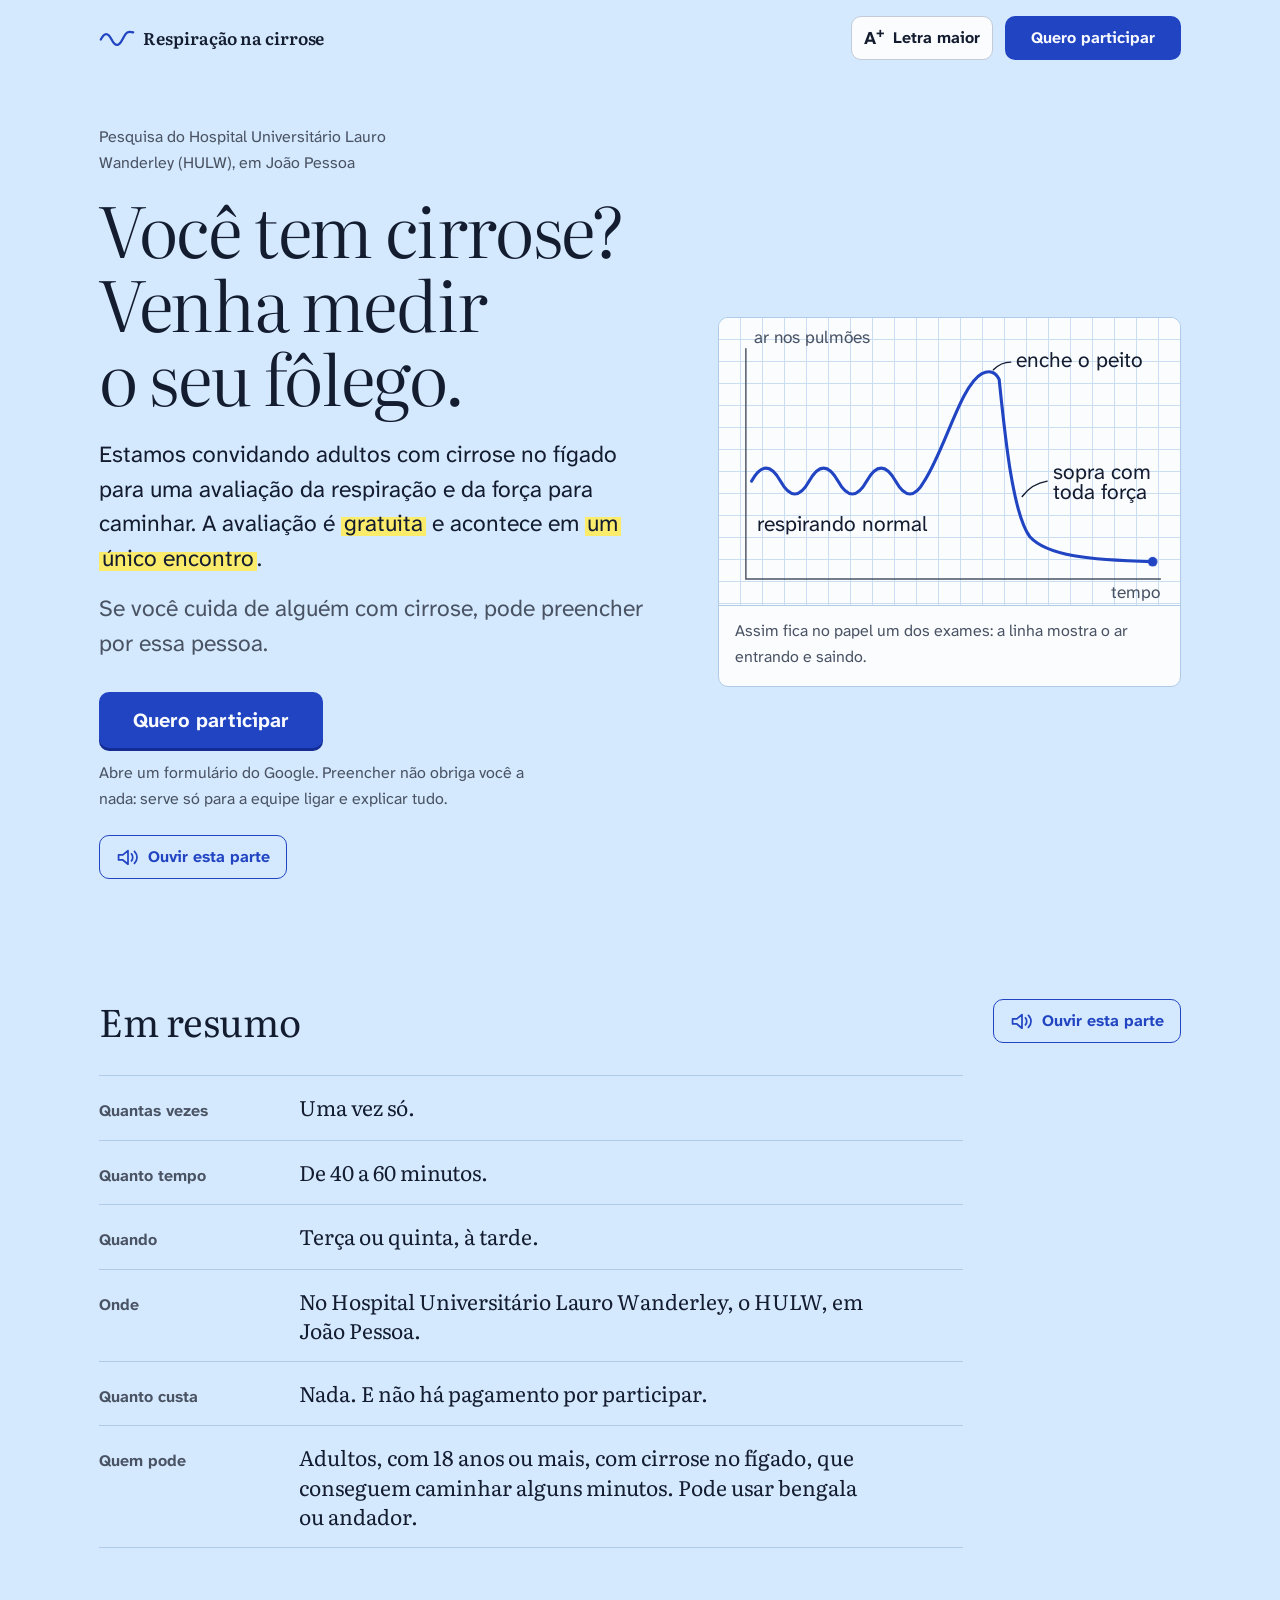
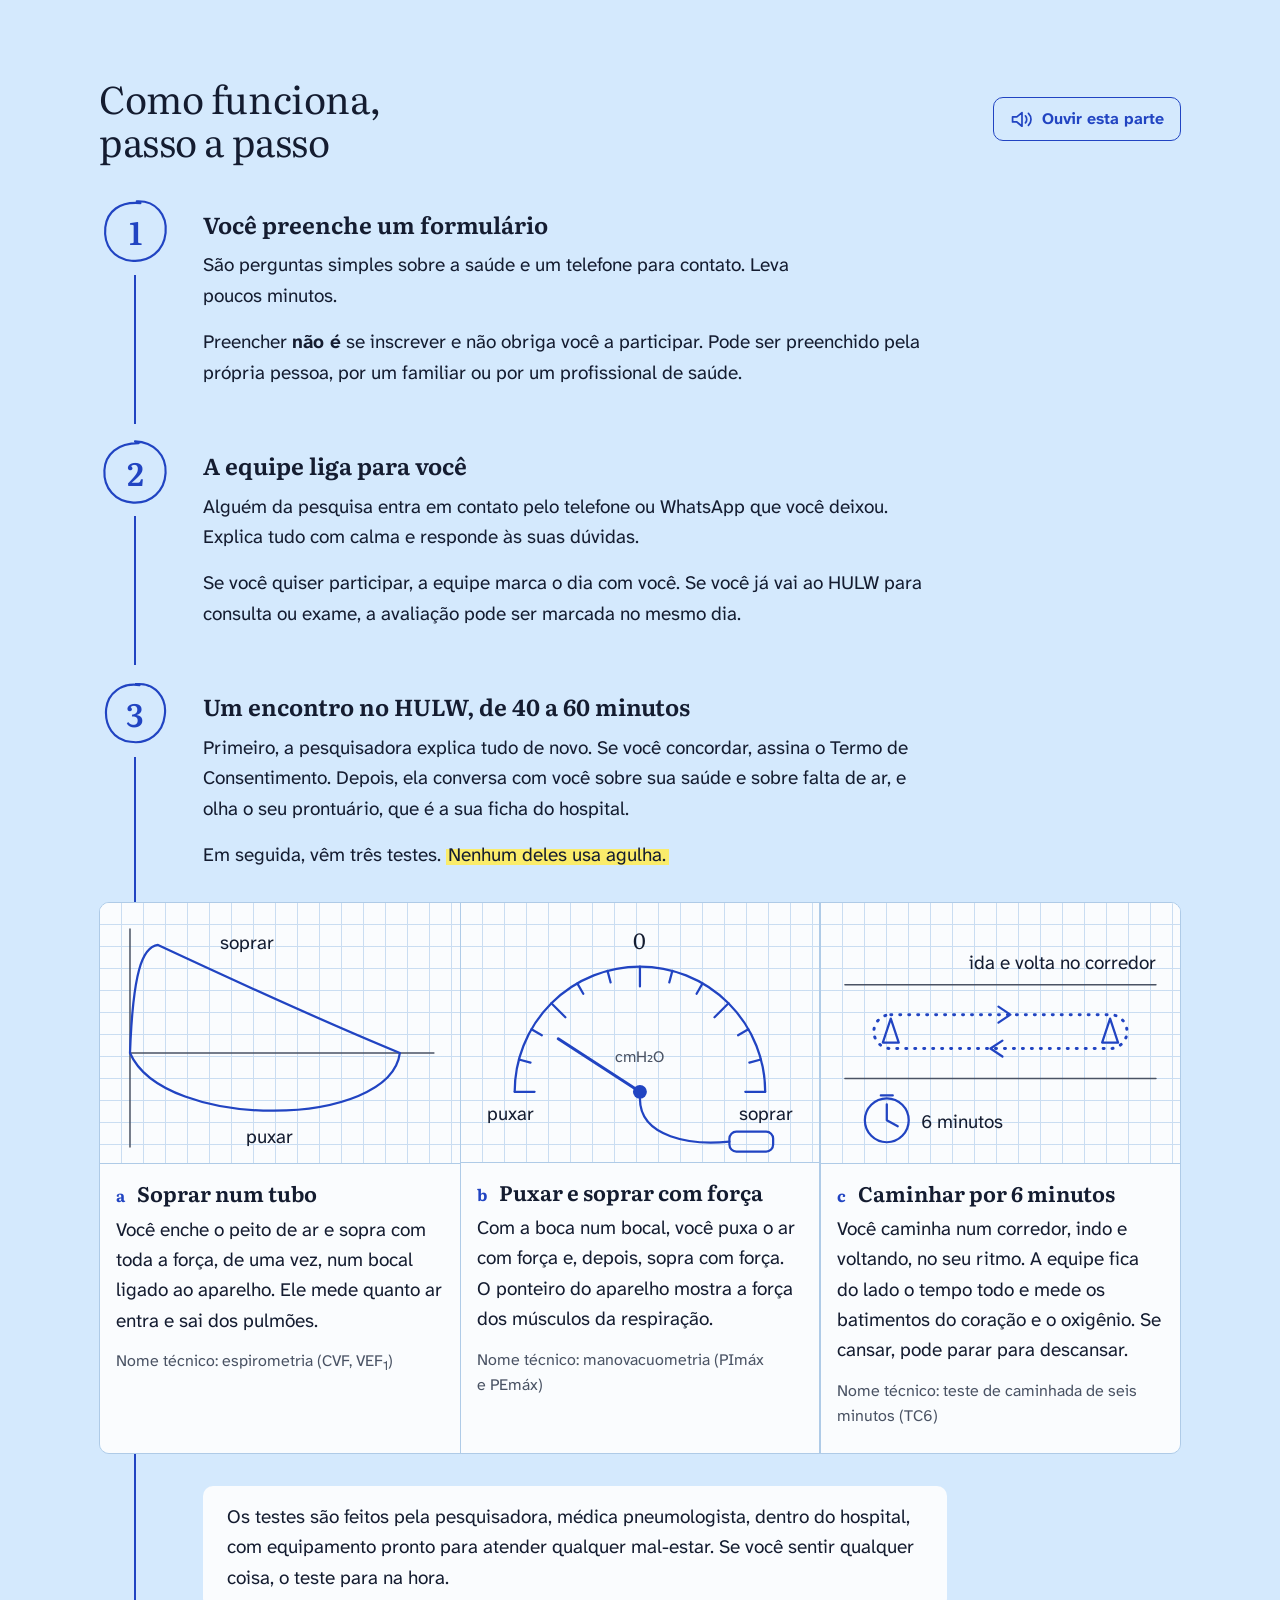
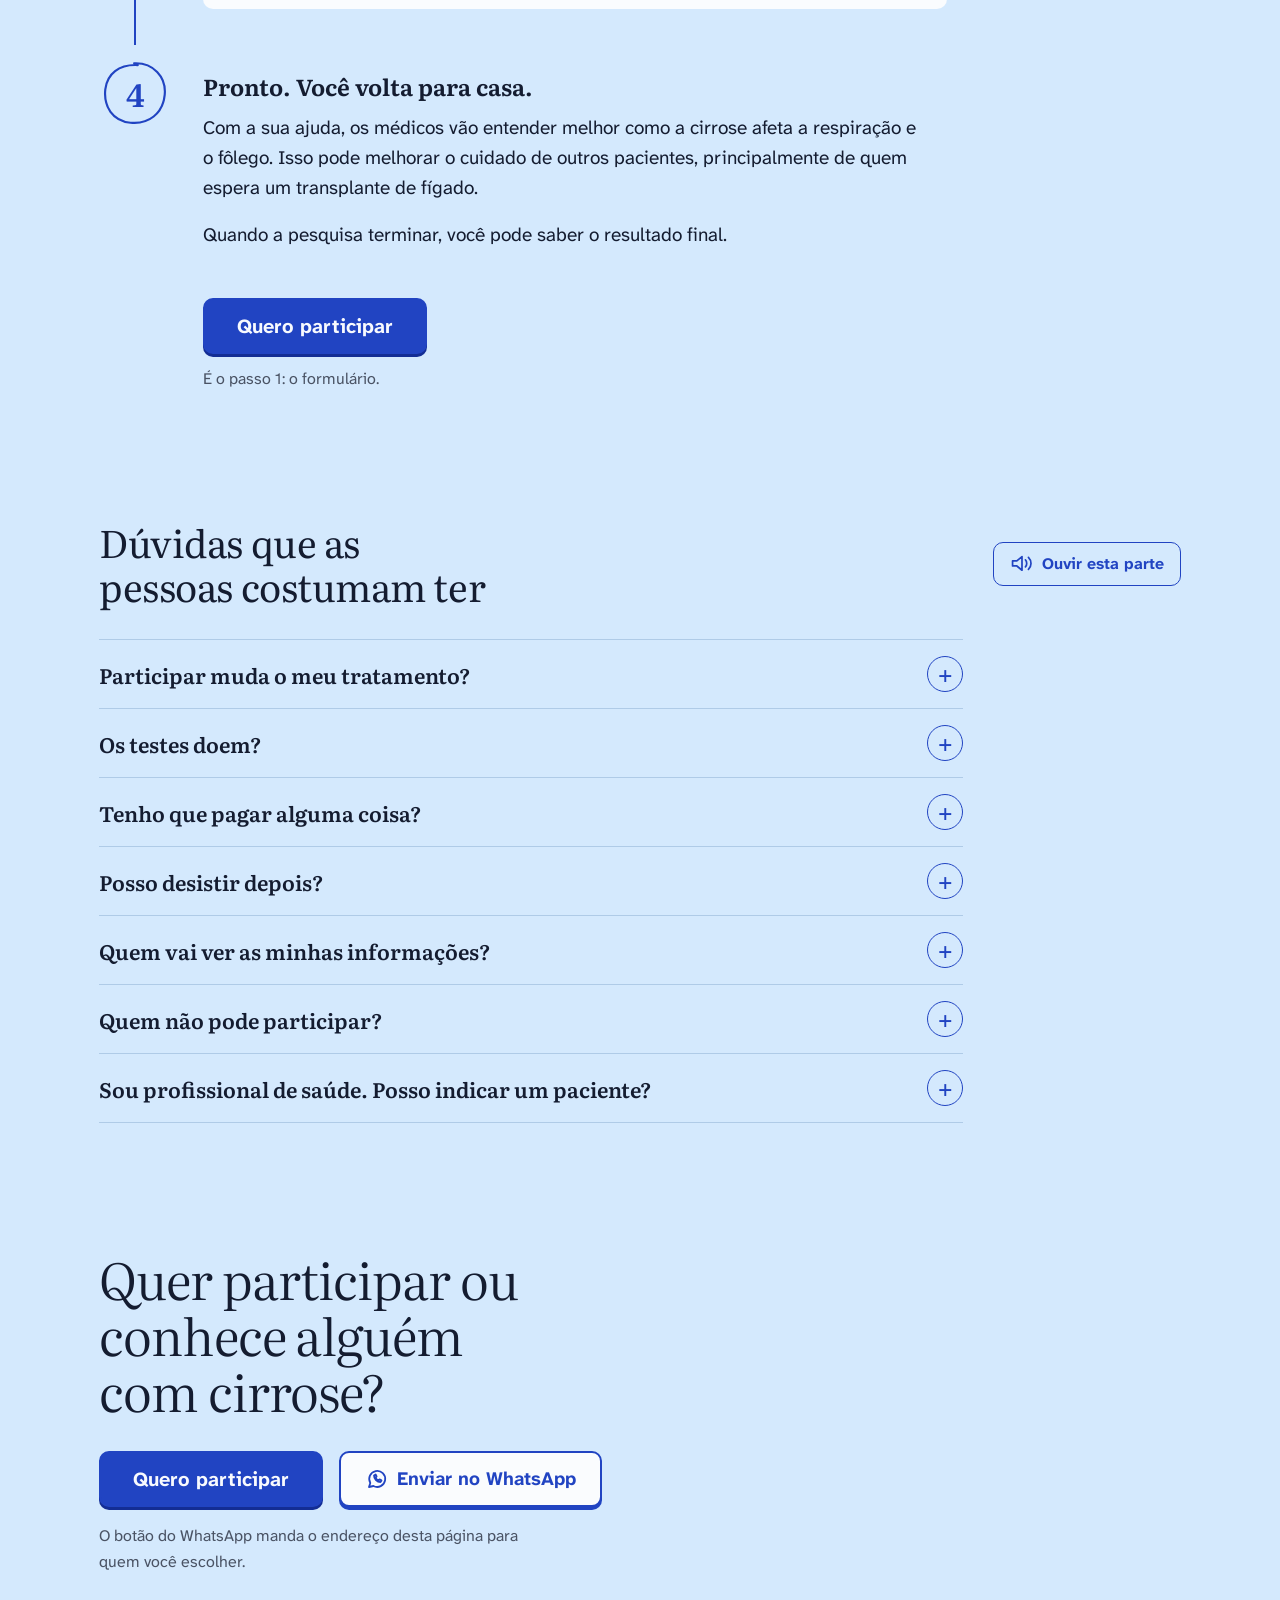
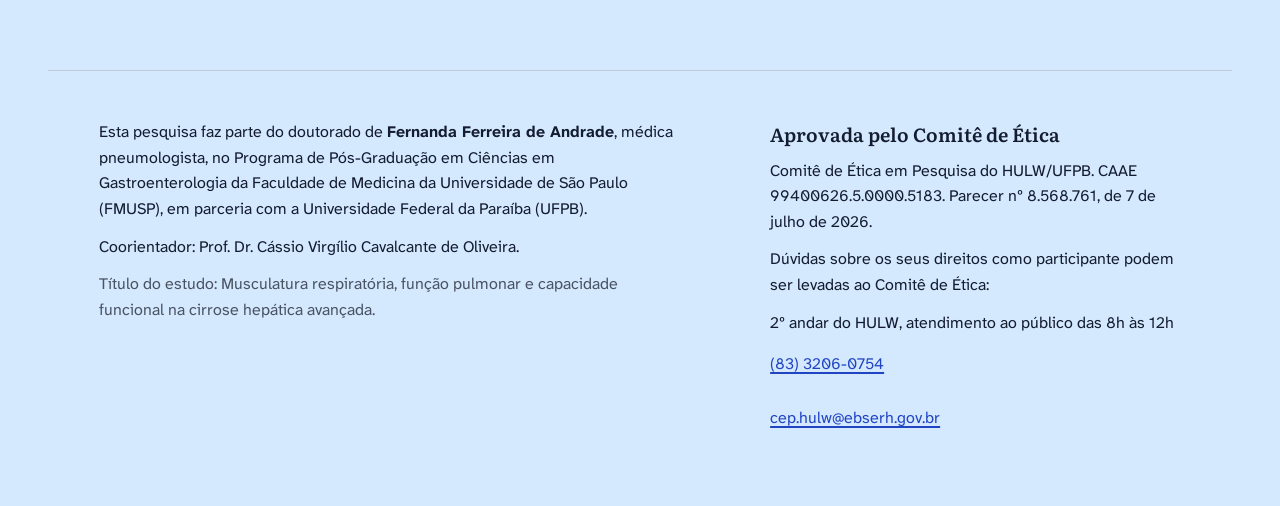
==== index.html @ 6bcee5cf "Site de recrutamento: pesquisa de respiração na cirrose (HULW/UFPB + FMUSP) Co-Authored-By: Claude O" ====
<!doctype html>
<html lang="pt-BR">
<head>
  <meta charset="utf-8">
  <meta name="viewport" content="width=device-width, initial-scale=1, viewport-fit=cover">
  <title>Pesquisa sobre respiração na cirrose · HULW</title>
  <meta name="description" content="Pesquisa do Hospital Universitário Lauro Wanderley (HULW/UFPB), em João Pessoa, convida adultos com cirrose no fígado para uma avaliação gratuita da respiração e do fôlego, em um único encontro.">
  <meta name="theme-color" content="#d4e9fd">

  <meta property="og:type" content="website">
  <meta property="og:locale" content="pt_BR">
  <meta property="og:title" content="Você tem cirrose? Venha medir o seu fôlego.">
  <meta property="og:description" content="Avaliação gratuita da respiração, em um único encontro no HULW, em João Pessoa. Pesquisa aprovada pelo Comitê de Ética.">
  <meta property="og:image" content="https://mhfc-lgtm.github.io/pesquisa-respiracao-cirrose/assets/og.png">
  <meta property="og:image:width" content="1200">
  <meta property="og:image:height" content="630">
  <meta name="twitter:card" content="summary_large_image">

  <link rel="icon" href="assets/favicon.svg" type="image/svg+xml">
  <link rel="preconnect" href="https://fonts.googleapis.com">
  <link rel="preconnect" href="https://fonts.gstatic.com" crossorigin>
  <link rel="stylesheet" href="https://fonts.googleapis.com/css2?family=Atkinson+Hyperlegible+Next:ital,wght@0,400;0,700;1,400&family=Literata:opsz,wght@7..72,300..700&display=swap">
  <link rel="stylesheet" href="tokens.css">
  <link rel="stylesheet" href="styles.css">
  <script src="script.js" defer></script>
</head>
<body>
  <a class="skip" href="#conteudo">Pular para o conteúdo</a>

  <header class="topo">
    <a class="marca" href="#inicio" aria-label="Respiração na cirrose, início da página">
      <svg class="marca__sinal" viewBox="0 0 40 24" aria-hidden="true">
        <path d="M2 14 C6 6 10 6 14 14 S22 22 26 14 S32 4 38 6" />
      </svg>
      <span class="marca__nome">Respiração na cirrose</span>
    </a>
    <div class="topo__acoes">
      <button class="letra" type="button" aria-pressed="false" data-letra>
        <span aria-hidden="true">A<span class="letra__mais">+</span></span>
        <span class="letra__rotulo">Letra maior</span>
      </button>
      <a class="botao botao--topo" href="https://forms.gle/LZEvPkAZcpe3RCXU9">Quero participar</a>
    </div>
  </header>

  <main id="conteudo">

    <!-- Abertura -->
    <section class="abertura" id="inicio" aria-labelledby="titulo">
      <div class="abertura__texto" data-leitura>
        <p class="abertura__quem">Pesquisa do Hospital Universitário Lauro Wanderley (HULW), em João Pessoa</p>
        <h1 id="titulo">Você tem cirrose? Venha medir o seu fôlego.</h1>
        <p class="abertura__lede">Estamos convidando adultos com cirrose no fígado para uma avaliação da respiração e da força para caminhar. A avaliação é <mark>gratuita</mark> e acontece em <mark>um único encontro</mark>.</p>
        <p class="abertura__lede abertura__lede--menor">Se você cuida de alguém com cirrose, pode preencher por essa pessoa.</p>

        <div class="chamada" data-nao-ler>
          <a class="botao botao--grande" href="https://forms.gle/LZEvPkAZcpe3RCXU9" data-cta-principal>Quero participar</a>
          <p class="chamada__nota">Abre um formulário do Google. Preencher não obriga você a nada: serve só para a equipe ligar e explicar tudo.</p>
        </div>

        <button class="ouvir" type="button" data-ouvir="inicio" data-nao-ler>
          <svg viewBox="0 0 28 24" aria-hidden="true"><path d="M3 9h5l6-5v16l-6-5H3z"/><path class="ouvir__onda" d="M18 8c2 2 2 6 0 8M21.5 5c4 4 4 10 0 14"/></svg>
          <span data-ouvir-rotulo>Ouvir esta parte</span>
        </button>
      </div>

      <figure class="prancha prancha--abertura" data-nao-ler>
        <svg class="traco" viewBox="0 0 480 300" role="img" aria-labelledby="traco-desc">
          <title id="traco-desc">Desenho de um exame de respiração: uma linha de caneta sobe e desce devagar enquanto a pessoa respira normal, sobe bem alto quando ela enche o peito e cai rápido quando ela sopra com toda força.</title>
          <path class="traco__eixo" d="M28 32 V272 H460" />
          <text class="traco__eixo-rotulo" x="36" y="26">ar nos pulmões</text>
          <text class="traco__eixo-rotulo" x="460" y="292" text-anchor="end">tempo</text>
          <path class="traco__linha" pathLength="1"
            d="M34 170 C44 152 54 152 64 170 C74 188 84 188 94 170 C104 152 114 152 124 170 C134 188 144 188 154 170 C164 152 174 152 184 170 C194 188 204 188 214 170 C236 136 252 70 274 58 C282 54 288 56 292 64 C298 122 306 204 324 228 C342 248 386 252 452 254" />
          <circle class="traco__ponta" cx="452" cy="254" r="5" />
          <g class="traco__nota traco__nota--1">
            <text x="40" y="222">respirando normal</text>
          </g>
          <g class="traco__nota traco__nota--2">
            <path d="M304 46 C296 46 290 50 286 54" />
            <text x="310" y="51">enche o peito</text>
          </g>
          <g class="traco__nota traco__nota--3">
            <path d="M342 170 C330 172 322 178 316 186" />
            <text x="348" y="168">sopra com</text>
            <text x="348" y="189">toda força</text>
          </g>
        </svg>
        <figcaption>Assim fica no papel um dos exames: a linha mostra o ar entrando e saindo.</figcaption>
      </figure>
    </section>

    <!-- Em resumo -->
    <section class="resumo" id="resumo" aria-labelledby="resumo-titulo">
      <div class="resumo__cabeca">
        <h2 id="resumo-titulo">Em resumo</h2>
        <button class="ouvir" type="button" data-ouvir="resumo" data-nao-ler>
          <svg viewBox="0 0 28 24" aria-hidden="true"><path d="M3 9h5l6-5v16l-6-5H3z"/><path class="ouvir__onda" d="M18 8c2 2 2 6 0 8M21.5 5c4 4 4 10 0 14"/></svg>
          <span data-ouvir-rotulo>Ouvir esta parte</span>
        </button>
      </div>
      <dl class="ficha" data-leitura>
        <div class="ficha__linha">
          <dt>Quantas vezes</dt>
          <dd>Uma vez só.</dd>
        </div>
        <div class="ficha__linha">
          <dt>Quanto tempo</dt>
          <dd>De 40 a 60 minutos.</dd>
        </div>
        <div class="ficha__linha">
          <dt>Quando</dt>
          <dd>Terça ou quinta, à tarde.</dd>
        </div>
        <div class="ficha__linha">
          <dt>Onde</dt>
          <dd>No Hospital Universitário Lauro Wanderley, o HULW, em João Pessoa.</dd>
        </div>
        <div class="ficha__linha">
          <dt>Quanto custa</dt>
          <dd>Nada. E não há pagamento por participar.</dd>
        </div>
        <div class="ficha__linha">
          <dt>Quem pode</dt>
          <dd>Adultos, com 18 anos ou mais, com cirrose no fígado, que conseguem caminhar alguns minutos. Pode usar bengala ou andador.</dd>
        </div>
      </dl>
    </section>

    <!-- Como funciona: a sequência real da participação -->
    <section class="percurso" id="como-funciona" aria-labelledby="percurso-titulo">
      <div class="percurso__cabeca">
        <h2 id="percurso-titulo">Como funciona, passo a passo</h2>
        <button class="ouvir" type="button" data-ouvir="como-funciona" data-nao-ler>
          <svg viewBox="0 0 28 24" aria-hidden="true"><path d="M3 9h5l6-5v16l-6-5H3z"/><path class="ouvir__onda" d="M18 8c2 2 2 6 0 8M21.5 5c4 4 4 10 0 14"/></svg>
          <span data-ouvir-rotulo>Ouvir esta parte</span>
        </button>
      </div>

      <ol class="etapas" data-leitura>
        <li class="etapa">
          <span class="etapa__num" aria-hidden="true">
            <svg viewBox="0 0 80 80"><path d="M42 7 C63 6 76 22 74 42 C72 62 56 75 36 73 C16 71 5 56 7 36 C9 18 23 7 46 9" /></svg>
            1
          </span>
          <div class="etapa__corpo">
            <h3>Você preenche um formulário</h3>
            <p>São perguntas simples sobre a saúde e um telefone para contato. Leva poucos minutos.</p>
            <p>Preencher <strong>não é</strong> se inscrever e não obriga você a participar. Pode ser preenchido pela própria pessoa, por um familiar ou por um profissional de saúde.</p>
          </div>
        </li>

        <li class="etapa">
          <span class="etapa__num" aria-hidden="true">
            <svg viewBox="0 0 80 80"><path d="M40 6 C61 7 75 21 74 41 C73 61 58 75 38 74 C18 73 5 58 6 38 C7 20 21 8 44 8" /></svg>
            2
          </span>
          <div class="etapa__corpo">
            <h3>A equipe liga para você</h3>
            <p>Alguém da pesquisa entra em contato pelo telefone ou WhatsApp que você deixou. Explica tudo com calma e responde às suas dúvidas.</p>
            <p>Se você quiser participar, a equipe marca o dia com você. Se você já vai ao HULW para consulta ou exame, a avaliação pode ser marcada no mesmo dia.</p>
          </div>
        </li>

        <li class="etapa etapa--larga">
          <span class="etapa__num" aria-hidden="true">
            <svg viewBox="0 0 80 80"><path d="M41 8 C62 6 76 23 73 43 C71 62 55 75 35 72 C16 70 6 54 8 35 C10 18 25 6 45 9" /></svg>
            3
          </span>
          <div class="etapa__corpo">
            <h3>Um encontro no HULW, de 40 a 60 minutos</h3>
            <p>Primeiro, a pesquisadora explica tudo de novo. Se você concordar, assina o Termo de Consentimento. Depois, ela conversa com você sobre sua saúde e sobre falta de ar, e olha o seu prontuário, que é a sua ficha do hospital.</p>
            <p>Em seguida, vêm três testes. <mark>Nenhum deles usa agulha.</mark></p>
          </div>

          <div class="testes">
            <figure class="prancha teste">
              <svg viewBox="0 0 360 260" role="img" aria-labelledby="t1-desc">
                <title id="t1-desc">Desenho do resultado do teste de sopro: uma curva sobe rápido quando a pessoa sopra e depois desce devagar.</title>
                <path class="eixo" d="M30 26 V244 M30 150 H334" />
                <path class="curva" d="M30 150 C33 70 42 44 58 42 C118 70 222 118 300 150 C290 226 64 228 30 150" />
                <text x="120" y="46">soprar</text>
                <text x="146" y="240">puxar</text>
              </svg>
              <figcaption>
                <h4><span class="painel__letra">a</span> Soprar num tubo</h4>
                <p>Você enche o peito de ar e sopra com toda a força, de uma vez, num bocal ligado ao aparelho. Ele mede quanto ar entra e sai dos pulmões.</p>
                <p class="tecnico">Nome técnico: espirometria (CVF, VEF<sub>1</sub>)</p>
              </figcaption>
            </figure>

            <figure class="prancha teste">
              <svg viewBox="0 0 360 260" role="img" aria-labelledby="t2-desc">
                <title id="t2-desc">Desenho de um medidor de força com ponteiro: de um lado mede a força para puxar o ar, do outro a força para soprar.</title>
                <path class="curva" d="M54 190 A126 126 0 0 1 306 190" />
                <path class="tique" d="M74.0 190.0L54.0 190.0 M69.9 160.5L58.3 157.4 M81.3 133.0L70.9 127.0 M105.0 115.0L90.9 100.9 M123.0 91.3L117.0 80.9 M150.5 79.9L147.4 68.3 M180.0 84.0L180.0 64.0 M209.5 79.9L212.6 68.3 M237.0 91.3L243.0 80.9 M255.0 115.0L269.1 100.9 M278.7 133.0L289.1 127.0 M290.1 160.5L301.7 157.4 M286.0 190.0L306.0 190.0" />
                <path class="ponteiro" d="M180 190 L97.8 136.6" />
                <circle class="eixo-cheio" cx="180" cy="190" r="7" />
                <path class="curva" d="M180 197 C180 236 232 244 270 240" />
                <rect class="curva" x="270" y="230" width="44" height="20" rx="7" />
                <text class="num" x="180" y="46" text-anchor="middle">0</text>
                <text x="26" y="218">puxar</text>
                <text x="334" y="218" text-anchor="end">soprar</text>
                <text class="pequeno" x="180" y="160" text-anchor="middle">cmH₂O</text>
              </svg>
              <figcaption>
                <h4><span class="painel__letra">b</span> Puxar e soprar com força</h4>
                <p>Com a boca num bocal, você puxa o ar com força e, depois, sopra com força. O ponteiro do aparelho mostra a força dos músculos da respiração.</p>
                <p class="tecnico">Nome técnico: manovacuometria (PImáx e PEmáx)</p>
              </figcaption>
            </figure>

            <figure class="prancha teste">
              <svg viewBox="0 0 360 260" role="img" aria-labelledby="t3-desc">
                <title id="t3-desc">Desenho visto de cima de um corredor com um cone em cada ponta e um caminho de ida e volta, ao lado de um cronômetro marcando seis minutos.</title>
                <path class="eixo" d="M24 82 H336 M24 176 H336" />
                <path class="caminho" d="M70 112 H290 A17 17 0 0 1 290 146 H70 A17 17 0 0 1 70 112" />
                <path class="seta" d="M178 104 L190 112 L178 120" />
                <path class="seta" d="M182 138 L170 146 L182 154" />
                <path class="curva" d="M62 140 L70 116 L78 140 Z M282 140 L290 116 L298 140 Z" />
                <circle class="curva" cx="66" cy="218" r="22" />
                <path class="curva" d="M66 218 V202 M66 218 L77 224 M60 193 H72" />
                <text x="100" y="226">6 minutos</text>
                <text x="336" y="66" text-anchor="end">ida e volta no corredor</text>
              </svg>
              <figcaption>
                <h4><span class="painel__letra">c</span> Caminhar por 6 minutos</h4>
                <p>Você caminha num corredor, indo e voltando, no seu ritmo. A equipe fica do lado o tempo todo e mede os batimentos do coração e o oxigênio. Se cansar, pode parar para descansar.</p>
                <p class="tecnico">Nome técnico: teste de caminhada de seis minutos (TC6)</p>
              </figcaption>
            </figure>
          </div>

          <p class="etapa__aviso">Os testes são feitos pela pesquisadora, médica pneumologista, dentro do hospital, com equipamento pronto para atender qualquer mal-estar. Se você sentir qualquer coisa, o teste para na hora.</p>
        </li>

        <li class="etapa">
          <span class="etapa__num" aria-hidden="true">
            <svg viewBox="0 0 80 80"><path d="M39 7 C60 6 75 22 73 42 C71 63 55 75 35 73 C15 71 5 55 7 36 C9 19 22 8 43 9" /></svg>
            4
          </span>
          <div class="etapa__corpo">
            <h3>Pronto. Você volta para casa.</h3>
            <p>Com a sua ajuda, os médicos vão entender melhor como a cirrose afeta a respiração e o fôlego. Isso pode melhorar o cuidado de outros pacientes, principalmente de quem espera um transplante de fígado.</p>
            <p>Quando a pesquisa terminar, você pode saber o resultado final.</p>
          </div>
        </li>
      </ol>

      <div class="chamada chamada--meio" data-nao-ler>
        <a class="botao botao--grande" href="https://forms.gle/LZEvPkAZcpe3RCXU9">Quero participar</a>
        <p class="chamada__nota">É o passo 1: o formulário.</p>
      </div>
    </section>

    <!-- Dúvidas -->
    <section class="duvidas" id="duvidas" aria-labelledby="duvidas-titulo">
      <div class="duvidas__cabeca">
        <h2 id="duvidas-titulo">Dúvidas que as pessoas costumam ter</h2>
        <button class="ouvir" type="button" data-ouvir="duvidas" data-nao-ler>
          <svg viewBox="0 0 28 24" aria-hidden="true"><path d="M3 9h5l6-5v16l-6-5H3z"/><path class="ouvir__onda" d="M18 8c2 2 2 6 0 8M21.5 5c4 4 4 10 0 14"/></svg>
          <span data-ouvir-rotulo>Ouvir esta parte</span>
        </button>
      </div>

      <div class="perguntas" data-leitura>
        <details>
          <summary>Participar muda o meu tratamento?</summary>
          <div class="resposta">
            <p>Não. Participar ou não participar <mark>não muda em nada o seu tratamento</mark> no hospital. Você continua sendo atendido do mesmo jeito.</p>
          </div>
        </details>
        <details>
          <summary>Os testes doem?</summary>
          <div class="resposta">
            <p>Nenhum teste usa agulha nem tira sangue. Você pode sentir cansaço, tosse, falta de ar leve ou uma tontura que passa logo. Se sentir qualquer desconforto, o teste é interrompido na hora e a equipe cuida de você.</p>
          </div>
        </details>
        <details>
          <summary>Tenho que pagar alguma coisa?</summary>
          <div class="resposta">
            <p>Não. Tudo é gratuito. Também não há pagamento por participar. Se você tiver algum gasto por causa da pesquisa, tem direito a ser ressarcido.</p>
          </div>
        </details>
        <details>
          <summary>Posso desistir depois?</summary>
          <div class="resposta">
            <p>Pode, a qualquer momento, mesmo depois de assinar o termo. Basta avisar. Você não perde nada por isso.</p>
          </div>
        </details>
        <details>
          <summary>Quem vai ver as minhas informações?</summary>
          <div class="resposta">
            <p>Só a equipe da pesquisa. Seus dados ganham um código no lugar do nome e ficam guardados com segurança. Quando os resultados forem publicados, ninguém vai saber quem participou.</p>
          </div>
        </details>
        <details>
          <summary>Quem não pode participar?</summary>
          <div class="resposta">
            <p>Pessoas com doença dos nervos ou dos músculos, com doença grave do pulmão, ou que não estejam bem de saúde no dia. Na dúvida, preencha o formulário: a equipe confere com você por telefone.</p>
          </div>
        </details>
        <details>
          <summary>Sou profissional de saúde. Posso indicar um paciente?</summary>
          <div class="resposta">
            <p>Pode. No formulário, escolha a opção “Sou profissional de saúde indicando um paciente” e deixe o contato da pessoa, com a autorização dela.</p>
          </div>
        </details>
      </div>
    </section>

    <!-- Fecho -->
    <section class="fecho" id="participar" aria-labelledby="fecho-titulo">
      <h2 id="fecho-titulo">Quer participar ou conhece alguém com cirrose?</h2>
      <div class="fecho__acoes">
        <a class="botao botao--grande" href="https://forms.gle/LZEvPkAZcpe3RCXU9" data-cta-final>Quero participar</a>
        <a class="botao botao--contorno" href="https://wa.me/?text=Pesquisa%20do%20HULW%20sobre%20respira%C3%A7%C3%A3o%20na%20cirrose%3A%20avalia%C3%A7%C3%A3o%20gratuita%2C%20em%20um%20%C3%BAnico%20encontro.%20Veja%3A%20https%3A%2F%2Fmhfc-lgtm.github.io%2Fpesquisa-respiracao-cirrose%2F" data-whatsapp>
          <svg viewBox="0 0 24 24" aria-hidden="true"><path d="M4 20l1.3-4A8 8 0 1 1 8.4 19z"/><path d="M9 8.5c0 3.5 3 6.5 6.5 6.5l1-1.6-2-1-1 1c-1.2-.5-2.4-1.7-2.9-2.9l1-1-1-2z"/></svg>
          Enviar no WhatsApp
        </a>
      </div>
      <p class="fecho__nota">O botão do WhatsApp manda o endereço desta página para quem você escolher.</p>
    </section>
  </main>

  <footer class="rodape">
    <div class="rodape__carta">
      <p>Esta pesquisa faz parte do doutorado de <strong>Fernanda Ferreira de Andrade</strong>, médica pneumologista, no Programa de Pós-Graduação em Ciências em Gastroenterologia da Faculdade de Medicina da Universidade de São Paulo (FMUSP), em parceria com a Universidade Federal da Paraíba (UFPB).</p>
      <p>Coorientador: Prof. Dr. Cássio Virgílio Cavalcante de Oliveira.</p>
      <p class="rodape__titulo-estudo">Título do estudo: Musculatura respiratória, função pulmonar e capacidade funcional na cirrose hepática avançada.</p>
    </div>
    <div class="rodape__etica">
      <h2 class="rodape__h">Aprovada pelo Comitê de Ética</h2>
      <p>Comitê de Ética em Pesquisa do HULW/UFPB. CAAE 99400626.5.0000.5183. Parecer nº 8.568.761, de 7 de julho de 2026.</p>
      <p>Dúvidas sobre os seus direitos como participante podem ser levadas ao Comitê de Ética:</p>
      <ul class="rodape__contato">
        <li>2º andar do HULW, atendimento ao público das 8h às 12h</li>
        <li><a href="tel:+558332060754">(83) 3206-0754</a></li>
        <li><a href="mailto:cep.hulw@ebserh.gov.br">cep.hulw@ebserh.gov.br</a></li>
      </ul>
    </div>
  </footer>

  <!-- Barra fixa no celular -->
  <div class="barra" data-barra hidden>
    <a class="botao botao--barra" href="https://forms.gle/LZEvPkAZcpe3RCXU9">Quero participar</a>
  </div>
</body>
</html>
---- tokens.css ----
/* Hallmark · tokens · route: custom (tuned)
 * vibe: "caderno quadriculado de exame, caneta azul, marca-texto"
 * axes: light / roman-serif / cool (ballpoint blue ~266°)
 */
:root {
  /* Papel e tinta */
  --color-paper:      oklch(92.5% 0.035 245);  /* azul-céu claro: a "mesa" */
  --color-paper-2:    oklch(99%   0.004 255);  /* folha branca */
  --color-paper-3:    oklch(94.5% 0.014 255);
  --color-grid:       oklch(89%   0.035 250);
  --color-grid-major: oklch(83%   0.050 250);
  --color-rule:       oklch(84%   0.020 258);
  --color-muted:      oklch(44%   0.030 262);
  --color-ink:        oklch(23%   0.040 265);

  /* Caneta esferográfica azul (acento) e marca-texto */
  --color-pen:        oklch(45%   0.200 266);
  --color-pen-deep:   oklch(36%   0.170 266);
  --color-pen-wash:   oklch(93%   0.030 266);
  --color-on-pen:     oklch(98.5% 0.005 255);
  --color-mark:       oklch(93%   0.150 103);
  --color-focus:      oklch(50%   0.220 266);

  /* Tipos */
  --font-display: "Literata", "Iowan Old Style", Georgia, serif;
  --font-body:    "Atkinson Hyperlegible Next", "Segoe UI", Roboto, sans-serif;

  /* Escala (terça maior, base 19px) */
  --text-sm:      1rem;
  --text-base:    1.1875rem;
  --text-md:      1.4375rem;
  --text-lg:      clamp(1.75rem, 1.6vw + 1.2rem, 2.375rem);
  --text-display: clamp(2.5rem, 4.2vw + 1rem, 4.5rem);

  /* Espaço (4 pt) */
  --space-2xs: 0.25rem;
  --space-xs:  0.5rem;
  --space-sm:  0.75rem;
  --space-md:  1rem;
  --space-lg:  1.5rem;
  --space-xl:  2rem;
  --space-2xl: 3rem;
  --space-3xl: 4rem;
  --space-4xl: 6rem;
  --space-5xl: 8rem;

  /* Quadriculado */
  --grid-cell: 22px;

  /* Traço e cantos */
  --rule-hair: 1px;
  --rule-pen:  2.25px;
  --radius-sm: 4px;
  --radius-md: 10px;

  /* Movimento */
  --ease-out:    cubic-bezier(0.16, 1, 0.3, 1);
  --ease-in:     cubic-bezier(0.7, 0, 0.84, 0);
  --ease-in-out: cubic-bezier(0.65, 0, 0.35, 1);
  --dur-micro: 120ms;
  --dur-short: 220ms;
  --dur-long:  420ms;
  --dur-trace: 2600ms;

  /* Camadas */
  --z-bar:  20;
  --z-skip: 30;
}
---- styles.css ----
/* Hallmark · macrostructure: Narrative Workflow · F4 step knobs: numbering=1/2/3 em círculo de caneta, layout=vertical, connector=linha de caneta
 * theme: custom · vibe: "caderno quadriculado de exame, caneta azul, marca-texto"
 * paper: oklch(92.5% 0.035 245) azul-céu (folhas em oklch(99% 0.004 255)) · accent: oklch(45% 0.2 266) caneta azul · highlighter: oklch(93% 0.15 103)
 * display: Literata · body: Atkinson Hyperlegible Next · axes: light / roman-serif / cool
 * nav: N9 edge-aligned · footer: Ft6 letter close (variação: créditos + ética) · enrichment: Tier B hand-built SVG (prancha com painéis a/b/c)
 * motion: traço de caneta desenhando o espirograma + marca-texto passando (uma sequência, só no carregamento)
 * studied: no · context: explicit (público de baixa escolaridade, CTA único = Google Forms)
 * Hallmark · pre-emit critique: P5 H4 E4 S5 R4 V5
 */

/* ---------- Base ---------- */
*, *::before, *::after { box-sizing: border-box; }

html {
  overflow-x: clip;
  -webkit-text-size-adjust: 100%;
  color-scheme: light;
  scroll-behavior: smooth;
}
html.letra-maior { font-size: 118.75%; }

body {
  margin: 0;
  overflow-x: clip;
  background: var(--color-paper);
  color: var(--color-ink);
  font-family: var(--font-body);
  font-size: var(--text-base);
  line-height: 1.6;
  text-rendering: optimizeLegibility;
}

h1, h2, h3, h4 {
  font-family: var(--font-display);
  font-optical-sizing: auto;
  font-style: normal;
  color: var(--color-ink);
  margin: 0;
  min-width: 0;
  overflow-wrap: anywhere;
  text-wrap: balance;
}

p { margin: 0; text-wrap: pretty; }
p + p { margin-top: var(--space-md); }

a { color: var(--color-pen); text-decoration-thickness: 1.5px; text-underline-offset: 0.2em; }
a:hover { color: var(--color-pen-deep); }

strong { font-weight: 700; }

mark {
  color: inherit;
  padding-inline: 0.12em;
  background-image: linear-gradient(to bottom, transparent 30%, var(--color-mark) 30%, var(--color-mark) 92%, transparent 92%);
  background-repeat: no-repeat;
  background-size: 100% 100%;
  background-color: transparent;
  -webkit-box-decoration-break: clone;
  box-decoration-break: clone;
}

:focus-visible {
  outline: 3px solid var(--color-focus);
  outline-offset: 3px;
  border-radius: var(--radius-sm);
}

.skip {
  position: absolute;
  left: var(--space-md);
  top: calc(-1 * var(--space-4xl));
  z-index: var(--z-skip);
  padding: var(--space-sm) var(--space-md);
  background: var(--color-ink);
  color: var(--color-paper);
  font-weight: 700;
  border-radius: var(--radius-sm);
}
.skip:focus { top: var(--space-md); color: var(--color-paper); }

/* Moldura comum: largura máxima + calha lateral de 16 px no celular */
.topo,
.abertura,
.resumo,
.percurso,
.duvidas,
.fecho,
.rodape {
  width: 100%;
  max-width: 74rem;
  margin-inline: auto;
  padding-inline: max(var(--space-md), env(safe-area-inset-left));
}
@media (min-width: 40rem) {
  .topo, .abertura, .resumo, .percurso, .duvidas, .fecho, .rodape {
    padding-inline: clamp(var(--space-xl), 4vw, var(--space-3xl));
  }
}

/* ---------- Botões ---------- */
.botao {
  display: inline-flex;
  align-items: center;
  justify-content: center;
  gap: var(--space-xs);
  min-height: 3rem;
  padding: 0 var(--space-lg);
  border-radius: var(--radius-md);
  font-family: var(--font-body);
  font-weight: 700;
  font-size: var(--text-base);
  line-height: 1.1;
  text-decoration: none;
  white-space: nowrap;
  background: var(--color-pen);
  color: var(--color-on-pen);
  border: 2px solid var(--color-pen);
  box-shadow: 0 3px 0 var(--color-pen-deep);
  transition: background-color var(--dur-micro) var(--ease-out), transform var(--dur-micro) var(--ease-out), box-shadow var(--dur-micro) var(--ease-out);
}
.botao:hover { background: var(--color-pen-deep); color: var(--color-on-pen); }
.botao:active { transform: translateY(3px); box-shadow: 0 0 0 var(--color-pen-deep); }

.botao--grande {
  min-height: 3.5rem;
  padding-inline: var(--space-xl);
  font-size: 1.25rem;
}

.botao--contorno {
  background: var(--color-paper-2);
  color: var(--color-pen);
  box-shadow: 0 3px 0 var(--color-pen);
}
.botao--contorno:hover { background: var(--color-pen-wash); color: var(--color-pen-deep); }
.botao--contorno svg {
  width: 1.5rem;
  height: 1.5rem;
  fill: none;
  stroke: currentColor;
  stroke-width: 1.8;
  stroke-linecap: round;
  stroke-linejoin: round;
}

/* Ouvir: lê a seção em voz alta */
.ouvir {
  display: inline-flex;
  align-items: center;
  gap: var(--space-xs);
  min-height: 2.75rem;
  padding: 0 var(--space-md);
  border: 1.5px solid var(--color-pen);
  border-radius: var(--radius-md);
  background: transparent;
  color: var(--color-pen);
  font: 700 var(--text-sm) / 1 var(--font-body);
  white-space: nowrap;
  cursor: pointer;
  transition: background-color var(--dur-micro) var(--ease-out), transform var(--dur-micro) var(--ease-out);
}
.ouvir:hover { background: var(--color-paper-2); }
.ouvir:active { transform: translateY(1px); }
.ouvir svg {
  width: 1.5rem;
  height: 1.3rem;
  fill: none;
  stroke: currentColor;
  stroke-width: 2;
  stroke-linecap: round;
  stroke-linejoin: round;
}
.ouvir[aria-pressed="true"] { background: var(--color-pen); color: var(--color-on-pen); }
.sem-voz .ouvir { display: none; }

@media (prefers-reduced-motion: no-preference) {
  .ouvir[aria-pressed="true"] .ouvir__onda { animation: onda 900ms var(--ease-in-out) infinite alternate; }
  @keyframes onda { from { opacity: 0.25; } to { opacity: 1; } }
}

/* ---------- Topo (N9: marca à esquerda, ações à direita) ---------- */
.topo {
  display: flex;
  align-items: center;
  justify-content: space-between;
  gap: var(--space-md);
  padding-block: var(--space-md);
}

.marca {
  display: inline-flex;
  align-items: center;
  gap: var(--space-xs);
  color: var(--color-ink);
  text-decoration: none;
  min-height: 2.75rem;
}
.marca:hover { color: var(--color-ink); }
.marca__sinal {
  width: 2.25rem;
  height: 1.35rem;
  flex: none;
  fill: none;
  stroke: var(--color-pen);
  stroke-width: 2.5;
  stroke-linecap: round;
}
.marca__nome {
  font-family: var(--font-display);
  font-weight: 600;
  font-size: 1.0625rem;
  line-height: 1.15;
  letter-spacing: -0.005em;
}

.topo__acoes { display: flex; align-items: center; gap: var(--space-sm); flex: none; }

.letra {
  display: inline-flex;
  align-items: center;
  gap: var(--space-xs);
  min-height: 2.75rem;
  min-width: 2.75rem;
  padding: 0 var(--space-sm);
  border: 1.5px solid var(--color-rule);
  border-radius: var(--radius-md);
  background: var(--color-paper-2);
  color: var(--color-ink);
  font: 700 1.125rem / 1 var(--font-body);
  cursor: pointer;
  white-space: nowrap;
}
.letra__mais { font-size: 0.8em; vertical-align: super; line-height: 0; }
.letra__rotulo {
  font-size: var(--text-sm);
  position: absolute;
  width: 1px;
  height: 1px;
  overflow: hidden;
  clip-path: inset(50%);
  white-space: nowrap;
}
.letra:hover { border-color: var(--color-pen); }
.letra:active { transform: translateY(1px); }
.letra[aria-pressed="true"] { border-color: var(--color-pen); background: var(--color-pen); color: var(--color-on-pen); }

.botao--topo { display: none; min-height: 2.75rem; font-size: var(--text-sm); box-shadow: none; }
.botao--topo:active { transform: none; }

@media (min-width: 30rem) {
  .letra__rotulo { position: static; width: auto; height: auto; overflow: visible; clip-path: none; }
}
@media (min-width: 60rem) {
  .botao--topo { display: inline-flex; }
}

/* ---------- Abertura ---------- */
.abertura {
  display: grid;
  gap: var(--space-2xl);
  padding-block: var(--space-xl) var(--space-3xl);
}

.abertura__quem {
  color: var(--color-muted);
  font-size: var(--text-sm);
  max-width: 34ch;
  margin-bottom: var(--space-md);
}

.abertura h1 {
  font-size: var(--text-display);
  font-weight: 340;
  line-height: 1.06;
  letter-spacing: -0.02em;
  max-width: 13ch;
  margin-bottom: var(--space-lg);
}

.abertura__lede {
  font-size: 1.3125rem;
  line-height: 1.5;
  max-width: 40ch;
}
.abertura__lede--menor { font-size: var(--text-base); color: var(--color-muted); }
.abertura__lede + .abertura__lede { margin-top: var(--space-md); }

.chamada { margin-top: var(--space-xl); }
.chamada .botao--grande { width: 100%; }
.chamada__nota {
  margin-top: var(--space-sm);
  font-size: var(--text-sm);
  color: var(--color-muted);
  max-width: 46ch;
}

.abertura .ouvir { margin-top: var(--space-lg); }

@media (min-width: 40rem) {
  .chamada .botao--grande { width: auto; }
}
@media (min-width: 60rem) {
  .abertura {
    grid-template-columns: minmax(0, 6fr) minmax(0, 5fr);
    align-items: center;
    gap: var(--space-3xl);
    padding-block: var(--space-2xl) var(--space-4xl);
  }
  .abertura__lede { font-size: var(--text-md); }
}

/* ---------- Prancha (papel quadriculado) ---------- */
.prancha {
  margin: 0;
  background: var(--color-paper-2);
  border: var(--rule-hair) solid var(--color-grid-major);
  border-radius: var(--radius-md);
  overflow: hidden;
}

.prancha svg {
  display: block;
  width: 100%;
  height: auto;
  background-color: var(--color-paper-2);
  background-image:
    linear-gradient(var(--color-grid) var(--rule-hair), transparent var(--rule-hair)),
    linear-gradient(90deg, var(--color-grid) var(--rule-hair), transparent var(--rule-hair));
  background-size: var(--grid-cell) var(--grid-cell);
  background-position: -1px -1px;
}

.prancha svg text {
  font-family: var(--font-body);
  font-size: 19px;
  fill: var(--color-ink);
}
.prancha svg .pequeno { font-size: 16px; fill: var(--color-muted); }
.prancha svg .num { font-family: var(--font-display); font-size: 22px; }

.prancha .eixo { fill: none; stroke: var(--color-muted); stroke-width: 1.5; stroke-linecap: round; }
.prancha .curva,
.prancha .tique,
.prancha .ponteiro,
.prancha .caminho,
.prancha .seta {
  fill: none;
  stroke: var(--color-pen);
  stroke-width: var(--rule-pen);
  stroke-linecap: round;
  stroke-linejoin: round;
}
.prancha .ponteiro { stroke-width: 3; }
.prancha .caminho { stroke-dasharray: 1 8; stroke-width: 3; }
.prancha .eixo-cheio { fill: var(--color-pen); }

.prancha--abertura { max-width: 34rem; }
@media (min-width: 60rem) { .prancha--abertura { max-width: none; } }

.prancha--abertura figcaption {
  padding: var(--space-sm) var(--space-md) var(--space-md);
  border-top: var(--rule-hair) solid var(--color-grid-major);
  font-size: var(--text-sm);
  color: var(--color-muted);
}

/* Traço da abertura */
.traco__eixo { fill: none; stroke: var(--color-muted); stroke-width: 1.5; stroke-linecap: round; }
.prancha .traco__eixo-rotulo { font-size: 18px; fill: var(--color-muted); }
.traco__linha {
  fill: none;
  stroke: var(--color-pen);
  stroke-width: 3.25;
  stroke-linecap: round;
  stroke-linejoin: round;
}
.traco__ponta { fill: var(--color-pen); }
.prancha .traco__nota text { font-size: 22px; fill: var(--color-ink); }
.traco__nota path { fill: none; stroke: var(--color-ink); stroke-width: 1.5; stroke-linecap: round; }

@media (prefers-reduced-motion: no-preference) {
  .traco__linha {
    stroke-dasharray: 1;
    stroke-dashoffset: 1;
    animation: desenha var(--dur-trace) var(--ease-in-out) 300ms forwards;
  }
  .traco__ponta,
  .traco__nota {
    opacity: 0;
    animation: aparece var(--dur-long) var(--ease-out) forwards;
  }
  .traco__nota--1 { animation-delay: 900ms; }
  .traco__nota--2 { animation-delay: 1900ms; }
  .traco__nota--3 { animation-delay: 2500ms; }
  .traco__ponta   { animation-delay: 2850ms; }

  .abertura mark {
    background-size: 0% 100%;
    animation: grifa 520ms var(--ease-out) forwards;
  }
  .abertura mark:nth-of-type(1) { animation-delay: 700ms; }
  .abertura mark:nth-of-type(2) { animation-delay: 1150ms; }

  @keyframes desenha { to { stroke-dashoffset: 0; } }
  @keyframes aparece { to { opacity: 1; } }
  @keyframes grifa   { to { background-size: 100% 100%; } }
}

/* ---------- Cabeças de seção (título + ouvir) ---------- */
.resumo__cabeca,
.percurso__cabeca,
.duvidas__cabeca {
  display: flex;
  flex-wrap: wrap;
  align-items: center;
  justify-content: space-between;
  gap: var(--space-md) var(--space-lg);
  margin-bottom: var(--space-xl);
}

.resumo h2,
.percurso h2,
.duvidas h2 {
  font-size: var(--text-lg);
  font-weight: 400;
  line-height: 1.15;
  letter-spacing: -0.012em;
  max-width: 22ch;
}

/* ---------- Em resumo (ficha pautada) ---------- */
.resumo { padding-block: var(--space-lg) var(--space-3xl); }

.ficha { margin: 0; max-width: 54rem; border-top: var(--rule-hair) solid var(--color-grid-major); }
.ficha__linha {
  display: grid;
  gap: var(--space-2xs);
  padding-block: var(--space-md);
  border-bottom: var(--rule-hair) solid var(--color-grid-major);
}
.ficha dt {
  font-weight: 700;
  font-size: var(--text-sm);
  color: var(--color-muted);
}
.ficha dd {
  margin: 0;
  font-family: var(--font-display);
  font-size: 1.3125rem;
  line-height: 1.4;
  max-width: 48ch;
}
@media (min-width: 40rem) {
  .ficha__linha { grid-template-columns: 11rem minmax(0, 1fr); gap: var(--space-lg); align-items: baseline; }
}

/* ---------- Percurso (Narrative Workflow) ---------- */
.percurso { padding-block: var(--space-3xl); }

.etapas { list-style: none; margin: 0; padding: 0; }

.etapa {
  position: relative;
  display: grid;
  grid-template-columns: 3.75rem minmax(0, 1fr);
  column-gap: var(--space-md);
  padding-bottom: var(--space-2xl);
}
.etapa::before {
  content: "";
  position: absolute;
  left: calc(1.875rem - 1px);
  top: 4.25rem;
  bottom: var(--space-sm);
  border-left: 2px solid var(--color-pen);
}
.etapa:last-child { padding-bottom: 0; }
.etapa:last-child::before { display: none; }

.etapa__num {
  position: relative;
  display: grid;
  place-items: center;
  width: 3.75rem;
  height: 3.75rem;
  font-family: var(--font-display);
  font-weight: 600;
  font-size: 1.75rem;
  line-height: 1;
  color: var(--color-pen);
  font-variant-numeric: lining-nums;
}
.etapa__num svg {
  position: absolute;
  inset: 0;
  width: 100%;
  height: 100%;
  fill: none;
  stroke: var(--color-pen);
  stroke-width: 2.4;
  stroke-linecap: round;
}

.etapa__corpo { padding-top: var(--space-sm); }
.etapa h3 {
  font-size: var(--text-md);
  font-weight: 650;
  line-height: 1.2;
  margin-bottom: var(--space-sm);
}
.etapa__corpo p { max-width: 60ch; }

.etapa__aviso {
  grid-column: 2;
  margin-top: var(--space-xl);
  padding: var(--space-md) var(--space-lg);
  max-width: 62ch;
  background: var(--color-paper-2);
  border-radius: var(--radius-md);
}

@media (min-width: 40rem) {
  .etapa { grid-template-columns: 4.5rem minmax(0, 1fr); column-gap: var(--space-xl); }
  .etapa::before { left: calc(2.25rem - 1px); top: 5rem; }
  .etapa__num { width: 4.5rem; height: 4.5rem; font-size: 2rem; }
  .etapa__corpo { padding-top: var(--space-md); }
}

/* Prancha dos três testes: uma folha, três painéis (a, b, c) */
.testes {
  grid-column: 1 / -1;
  position: relative;
  z-index: 1;
  display: grid;
  margin-top: var(--space-xl);
}
.teste { border-radius: 0; border-width: 0; border-top-width: var(--rule-hair); }
.teste:first-child { border-radius: var(--radius-md) var(--radius-md) 0 0; border-width: var(--rule-hair); }
.teste:last-child { border-radius: 0 0 var(--radius-md) var(--radius-md); border-width: var(--rule-hair); border-top-width: 0; }
.teste:nth-child(2) { border-inline-width: var(--rule-hair); }

.teste figcaption {
  padding: var(--space-md) var(--space-md) var(--space-lg);
  border-top: var(--rule-hair) solid var(--color-grid-major);
}
.teste h4 {
  display: flex;
  align-items: baseline;
  gap: var(--space-sm);
  font-size: 1.3125rem;
  font-weight: 650;
  line-height: 1.25;
  margin-bottom: var(--space-xs);
}
.painel__letra {
  font-weight: 700;
  font-size: 1rem;
  color: var(--color-pen);
}
.teste figcaption p { font-size: var(--text-base); }
.teste .tecnico {
  margin-top: var(--space-sm);
  font-size: var(--text-sm);
  color: var(--color-muted);
}

@media (min-width: 40rem) {
  .testes { grid-column: 2; }
}
@media (min-width: 60rem) {
  .testes {
    grid-column: 1 / -1;
    grid-template-columns: repeat(3, minmax(0, 1fr));
    border: var(--rule-hair) solid var(--color-grid-major);
    border-radius: var(--radius-md);
    overflow: hidden;
  }
  .teste,
  .teste:first-child,
  .teste:last-child {
    border-radius: 0;
    border-width: 0;
    display: grid;
    grid-template-rows: auto 1fr;
  }
  .teste + .teste { border-left: var(--rule-hair) solid var(--color-grid-major); }
}

.chamada--meio { margin-top: var(--space-2xl); }
@media (min-width: 40rem) {
  .chamada--meio { padding-left: calc(4.5rem + var(--space-xl)); }
}

/* ---------- Dúvidas (Conversational FAQ, folha pautada) ---------- */
.duvidas { padding-block: var(--space-3xl); }
.perguntas { max-width: 54rem; border-top: var(--rule-hair) solid var(--color-grid-major); }

.perguntas details { border-bottom: var(--rule-hair) solid var(--color-grid-major); }
.perguntas summary {
  display: flex;
  align-items: center;
  justify-content: space-between;
  gap: var(--space-md);
  min-height: 3.25rem;
  padding-block: var(--space-md);
  font-family: var(--font-display);
  font-weight: 600;
  font-size: 1.3125rem;
  line-height: 1.3;
  cursor: pointer;
  list-style: none;
}
.perguntas summary::-webkit-details-marker { display: none; }
.perguntas summary::after {
  content: "+";
  flex: none;
  display: grid;
  place-items: center;
  width: 2.25rem;
  height: 2.25rem;
  border: 1.5px solid var(--color-pen);
  border-radius: 50%;
  font: 400 1.5rem / 1 var(--font-body);
  color: var(--color-pen);
}
.perguntas details[open] summary::after { content: "−"; background: var(--color-paper-2); }
.perguntas summary:hover { color: var(--color-pen-deep); }
.resposta { padding-bottom: var(--space-lg); }
.resposta p { max-width: 62ch; }

/* ---------- Fecho ---------- */
.fecho {
  padding-block: var(--space-3xl) var(--space-4xl);
}
.fecho h2 {
  font-size: clamp(2rem, 2.6vw + 1.1rem, 3.25rem);
  font-weight: 340;
  line-height: 1.1;
  letter-spacing: -0.018em;
  max-width: 20ch;
  margin-bottom: var(--space-xl);
}
.fecho__acoes { display: flex; flex-wrap: wrap; gap: var(--space-md); }
.fecho__acoes .botao { width: 100%; }
.fecho__nota { margin-top: var(--space-md); font-size: var(--text-sm); color: var(--color-muted); max-width: 46ch; }
@media (min-width: 40rem) {
  .fecho__acoes .botao { width: auto; }
}

/* ---------- Rodapé (carta + ética) ---------- */
.rodape {
  display: grid;
  gap: var(--space-2xl);
  padding-block: var(--space-2xl) var(--space-4xl);
  border-top: var(--rule-hair) solid var(--color-rule);
  font-size: var(--text-sm);
  line-height: 1.6;
}
.rodape p + p { margin-top: var(--space-sm); }
.rodape__titulo-estudo { color: var(--color-muted); }
.rodape__h {
  font-family: var(--font-display);
  font-weight: 600;
  font-size: var(--text-base);
  margin-bottom: var(--space-xs);
}
.rodape__contato { list-style: none; margin: var(--space-sm) 0 0; padding: 0; }
.rodape__contato li + li { margin-top: var(--space-2xs); }
.rodape__contato a { display: inline-block; min-height: 2.75rem; padding-block: var(--space-sm); }
@media (min-width: 60rem) {
  .rodape { grid-template-columns: minmax(0, 7fr) minmax(0, 5fr); gap: var(--space-4xl); padding-bottom: var(--space-3xl); }
}

/* ---------- Barra fixa (só celular) ---------- */
.barra {
  position: fixed;
  inset-inline: 0;
  bottom: 0;
  z-index: var(--z-bar);
  padding: var(--space-sm) var(--space-md) max(var(--space-sm), env(safe-area-inset-bottom));
  background: var(--color-paper-2);
  border-top: var(--rule-hair) solid var(--color-rule);
  transform: translateY(110%);
  transition: transform calc(var(--dur-short) * 0.75) var(--ease-in);
}
.barra.is-visivel {
  transform: none;
  transition: transform var(--dur-short) var(--ease-out);
}
.botao--barra { width: 100%; min-height: 3.25rem; font-size: 1.1875rem; }
@media (min-width: 60rem) {
  .barra { display: none; }
}

/* ---------- Movimento reduzido ---------- */
@media (prefers-reduced-motion: reduce) {
  html { scroll-behavior: auto; }
  *, *::before, *::after {
    transition-duration: 150ms !important;
    animation-duration: 150ms !important;
    animation-iteration-count: 1 !important;
  }
}
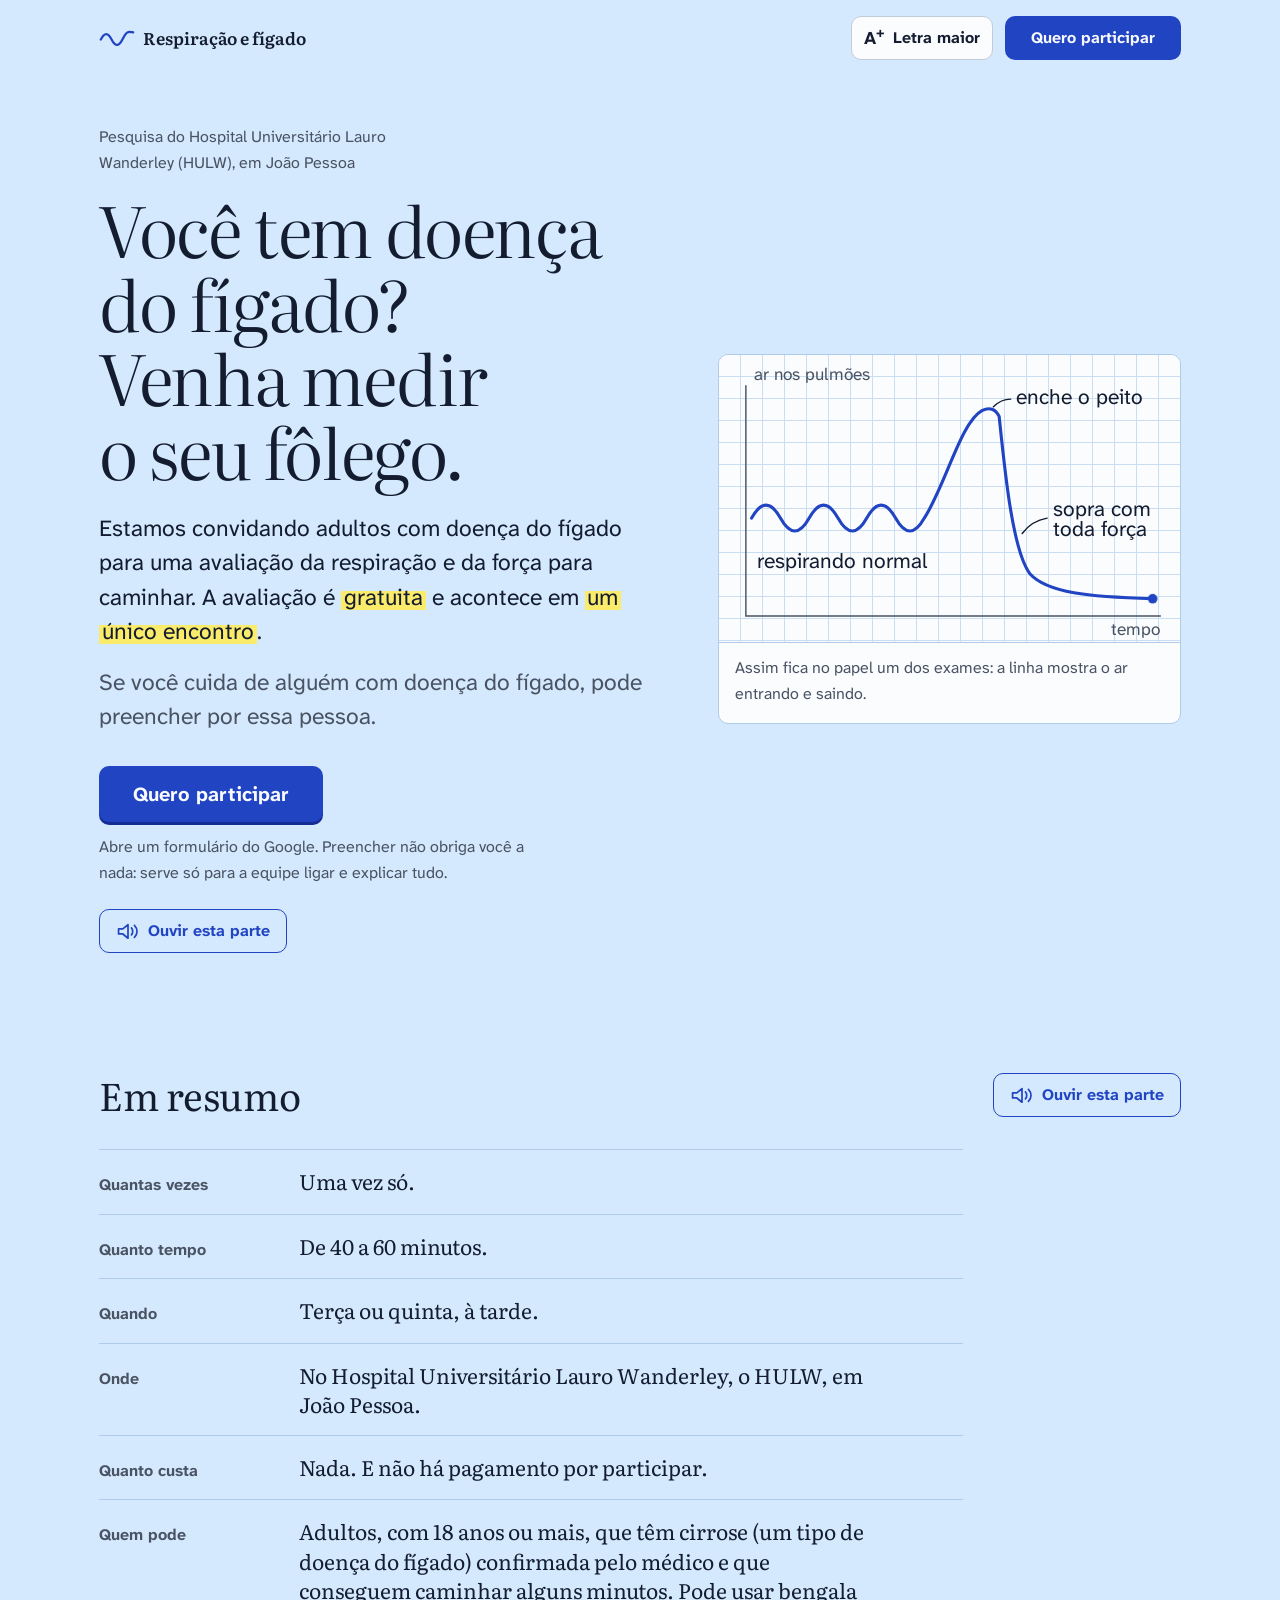
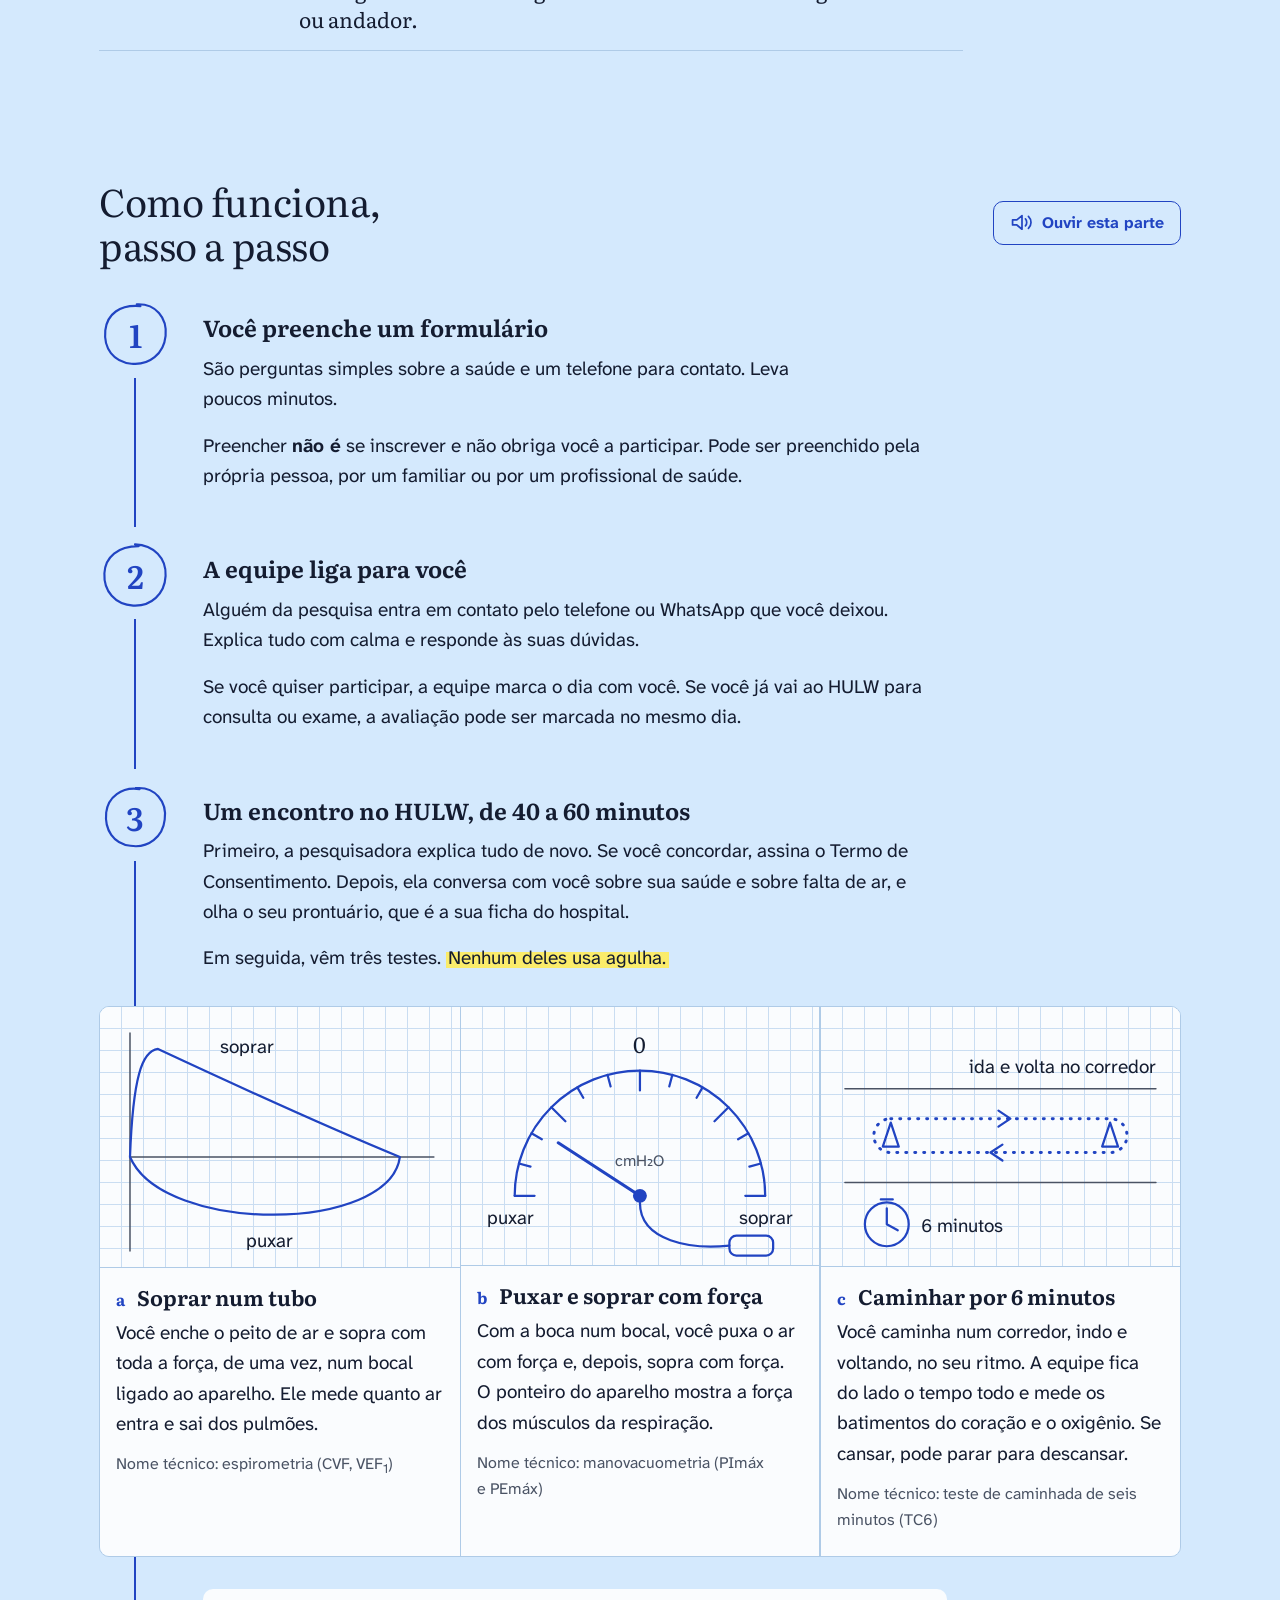
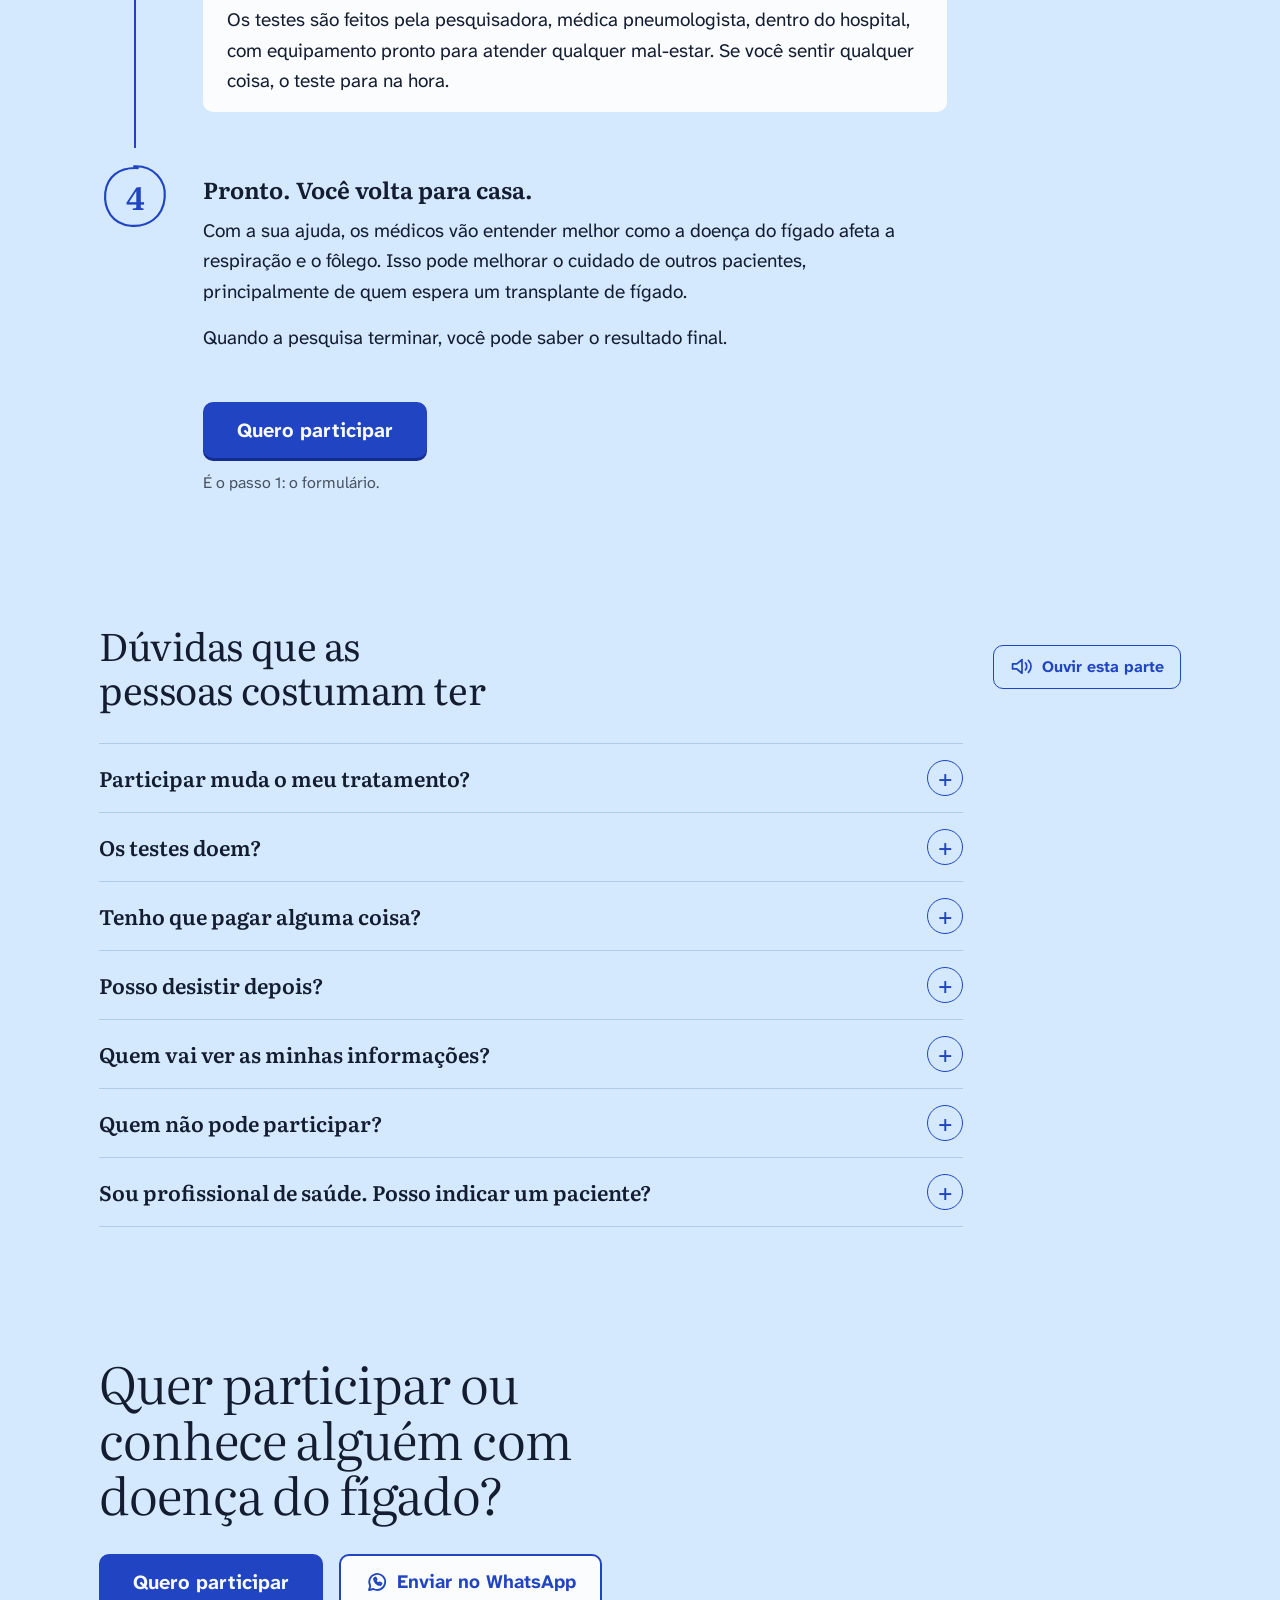
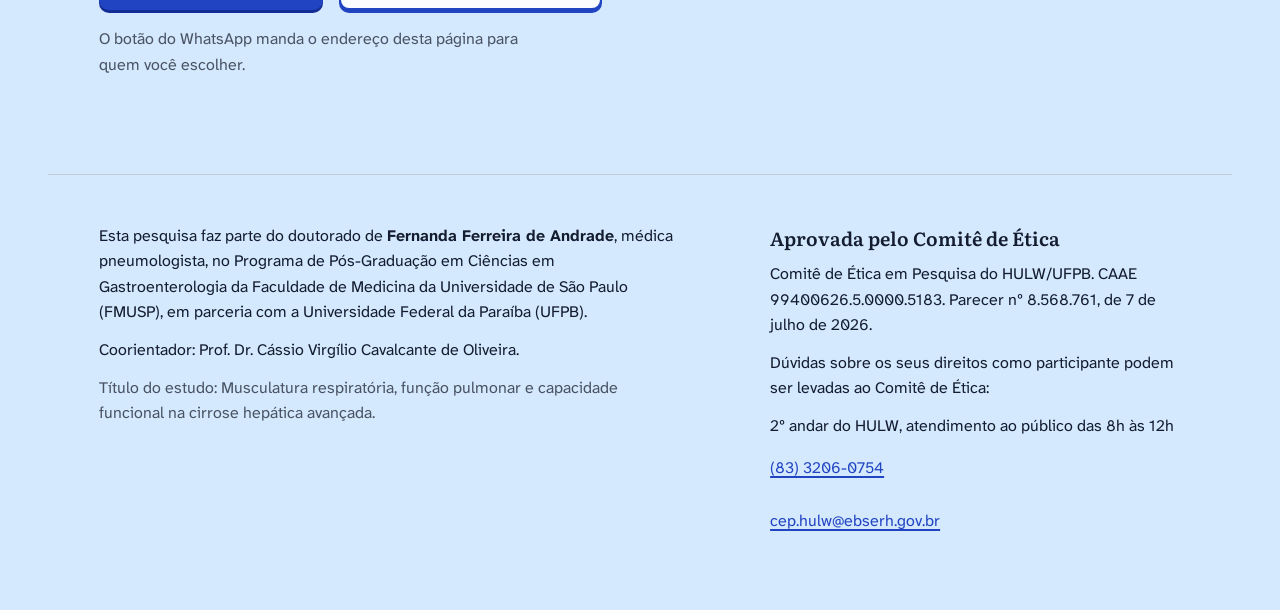
==== commit a90aaf86: "Troca "cirrose" por "doença do fígado" nos textos para o público Mantém "cirrose" só no critério de " ====
--- a/index.html
+++ b/index.html
@@ -3,13 +3,13 @@
 <head>
   <meta charset="utf-8">
   <meta name="viewport" content="width=device-width, initial-scale=1, viewport-fit=cover">
-  <title>Pesquisa sobre respiração na cirrose · HULW</title>
-  <meta name="description" content="Pesquisa do Hospital Universitário Lauro Wanderley (HULW/UFPB), em João Pessoa, convida adultos com cirrose no fígado para uma avaliação gratuita da respiração e do fôlego, em um único encontro.">
+  <title>Pesquisa sobre respiração e fígado · HULW</title>
+  <meta name="description" content="Pesquisa do Hospital Universitário Lauro Wanderley (HULW/UFPB), em João Pessoa, convida adultos com doença do fígado para uma avaliação gratuita da respiração e do fôlego, em um único encontro.">
   <meta name="theme-color" content="#d4e9fd">
 
   <meta property="og:type" content="website">
   <meta property="og:locale" content="pt_BR">
-  <meta property="og:title" content="Você tem cirrose? Venha medir o seu fôlego.">
+  <meta property="og:title" content="Você tem doença do fígado? Venha medir o seu fôlego.">
   <meta property="og:description" content="Avaliação gratuita da respiração, em um único encontro no HULW, em João Pessoa. Pesquisa aprovada pelo Comitê de Ética.">
   <meta property="og:image" content="https://mhfc-lgtm.github.io/pesquisa-respiracao-cirrose/assets/og.png">
   <meta property="og:image:width" content="1200">
@@ -28,11 +28,11 @@
   <a class="skip" href="#conteudo">Pular para o conteúdo</a>
 
   <header class="topo">
-    <a class="marca" href="#inicio" aria-label="Respiração na cirrose, início da página">
+    <a class="marca" href="#inicio" aria-label="Respiração e fígado, início da página">
       <svg class="marca__sinal" viewBox="0 0 40 24" aria-hidden="true">
         <path d="M2 14 C6 6 10 6 14 14 S22 22 26 14 S32 4 38 6" />
       </svg>
-      <span class="marca__nome">Respiração na cirrose</span>
+      <span class="marca__nome">Respiração e fígado</span>
     </a>
     <div class="topo__acoes">
       <button class="letra" type="button" aria-pressed="false" data-letra>
@@ -49,9 +49,9 @@
     <section class="abertura" id="inicio" aria-labelledby="titulo">
       <div class="abertura__texto" data-leitura>
         <p class="abertura__quem">Pesquisa do Hospital Universitário Lauro Wanderley (HULW), em João Pessoa</p>
-        <h1 id="titulo">Você tem cirrose? Venha medir o seu fôlego.</h1>
-        <p class="abertura__lede">Estamos convidando adultos com cirrose no fígado para uma avaliação da respiração e da força para caminhar. A avaliação é <mark>gratuita</mark> e acontece em <mark>um único encontro</mark>.</p>
-        <p class="abertura__lede abertura__lede--menor">Se você cuida de alguém com cirrose, pode preencher por essa pessoa.</p>
+        <h1 id="titulo">Você tem doença do fígado? Venha medir o seu fôlego.</h1>
+        <p class="abertura__lede">Estamos convidando adultos com doença do fígado para uma avaliação da respiração e da força para caminhar. A avaliação é <mark>gratuita</mark> e acontece em <mark>um único encontro</mark>.</p>
+        <p class="abertura__lede abertura__lede--menor">Se você cuida de alguém com doença do fígado, pode preencher por essa pessoa.</p>
 
         <div class="chamada" data-nao-ler>
           <a class="botao botao--grande" href="https://forms.gle/LZEvPkAZcpe3RCXU9" data-cta-principal>Quero participar</a>
@@ -122,7 +122,7 @@
         </div>
         <div class="ficha__linha">
           <dt>Quem pode</dt>
-          <dd>Adultos, com 18 anos ou mais, com cirrose no fígado, que conseguem caminhar alguns minutos. Pode usar bengala ou andador.</dd>
+          <dd>Adultos, com 18 anos ou mais, que têm cirrose (um tipo de doença do fígado) confirmada pelo médico e que conseguem caminhar alguns minutos. Pode usar bengala ou andador.</dd>
         </div>
       </dl>
     </section>
@@ -241,7 +241,7 @@
           </span>
           <div class="etapa__corpo">
             <h3>Pronto. Você volta para casa.</h3>
-            <p>Com a sua ajuda, os médicos vão entender melhor como a cirrose afeta a respiração e o fôlego. Isso pode melhorar o cuidado de outros pacientes, principalmente de quem espera um transplante de fígado.</p>
+            <p>Com a sua ajuda, os médicos vão entender melhor como a doença do fígado afeta a respiração e o fôlego. Isso pode melhorar o cuidado de outros pacientes, principalmente de quem espera um transplante de fígado.</p>
             <p>Quando a pesquisa terminar, você pode saber o resultado final.</p>
           </div>
         </li>
@@ -311,10 +311,10 @@
 
     <!-- Fecho -->
     <section class="fecho" id="participar" aria-labelledby="fecho-titulo">
-      <h2 id="fecho-titulo">Quer participar ou conhece alguém com cirrose?</h2>
+      <h2 id="fecho-titulo">Quer participar ou conhece alguém com doença do fígado?</h2>
       <div class="fecho__acoes">
         <a class="botao botao--grande" href="https://forms.gle/LZEvPkAZcpe3RCXU9" data-cta-final>Quero participar</a>
-        <a class="botao botao--contorno" href="https://wa.me/?text=Pesquisa%20do%20HULW%20sobre%20respira%C3%A7%C3%A3o%20na%20cirrose%3A%20avalia%C3%A7%C3%A3o%20gratuita%2C%20em%20um%20%C3%BAnico%20encontro.%20Veja%3A%20https%3A%2F%2Fmhfc-lgtm.github.io%2Fpesquisa-respiracao-cirrose%2F" data-whatsapp>
+        <a class="botao botao--contorno" href="https://wa.me/?text=Pesquisa%20do%20HULW%20sobre%20respira%C3%A7%C3%A3o%20e%20doen%C3%A7a%20do%20f%C3%ADgado%3A%20avalia%C3%A7%C3%A3o%20gratuita%2C%20em%20um%20%C3%BAnico%20encontro.%20Veja%3A%20https%3A%2F%2Fmhfc-lgtm.github.io%2Fpesquisa-respiracao-cirrose%2F" data-whatsapp>
           <svg viewBox="0 0 24 24" aria-hidden="true"><path d="M4 20l1.3-4A8 8 0 1 1 8.4 19z"/><path d="M9 8.5c0 3.5 3 6.5 6.5 6.5l1-1.6-2-1-1 1c-1.2-.5-2.4-1.7-2.9-2.9l1-1-1-2z"/></svg>
           Enviar no WhatsApp
         </a>
--- a/styles.css
+++ b/styles.css
@@ -274,7 +274,7 @@
   font-weight: 340;
   line-height: 1.06;
   letter-spacing: -0.02em;
-  max-width: 13ch;
+  max-width: 15ch;
   margin-bottom: var(--space-lg);
 }
 
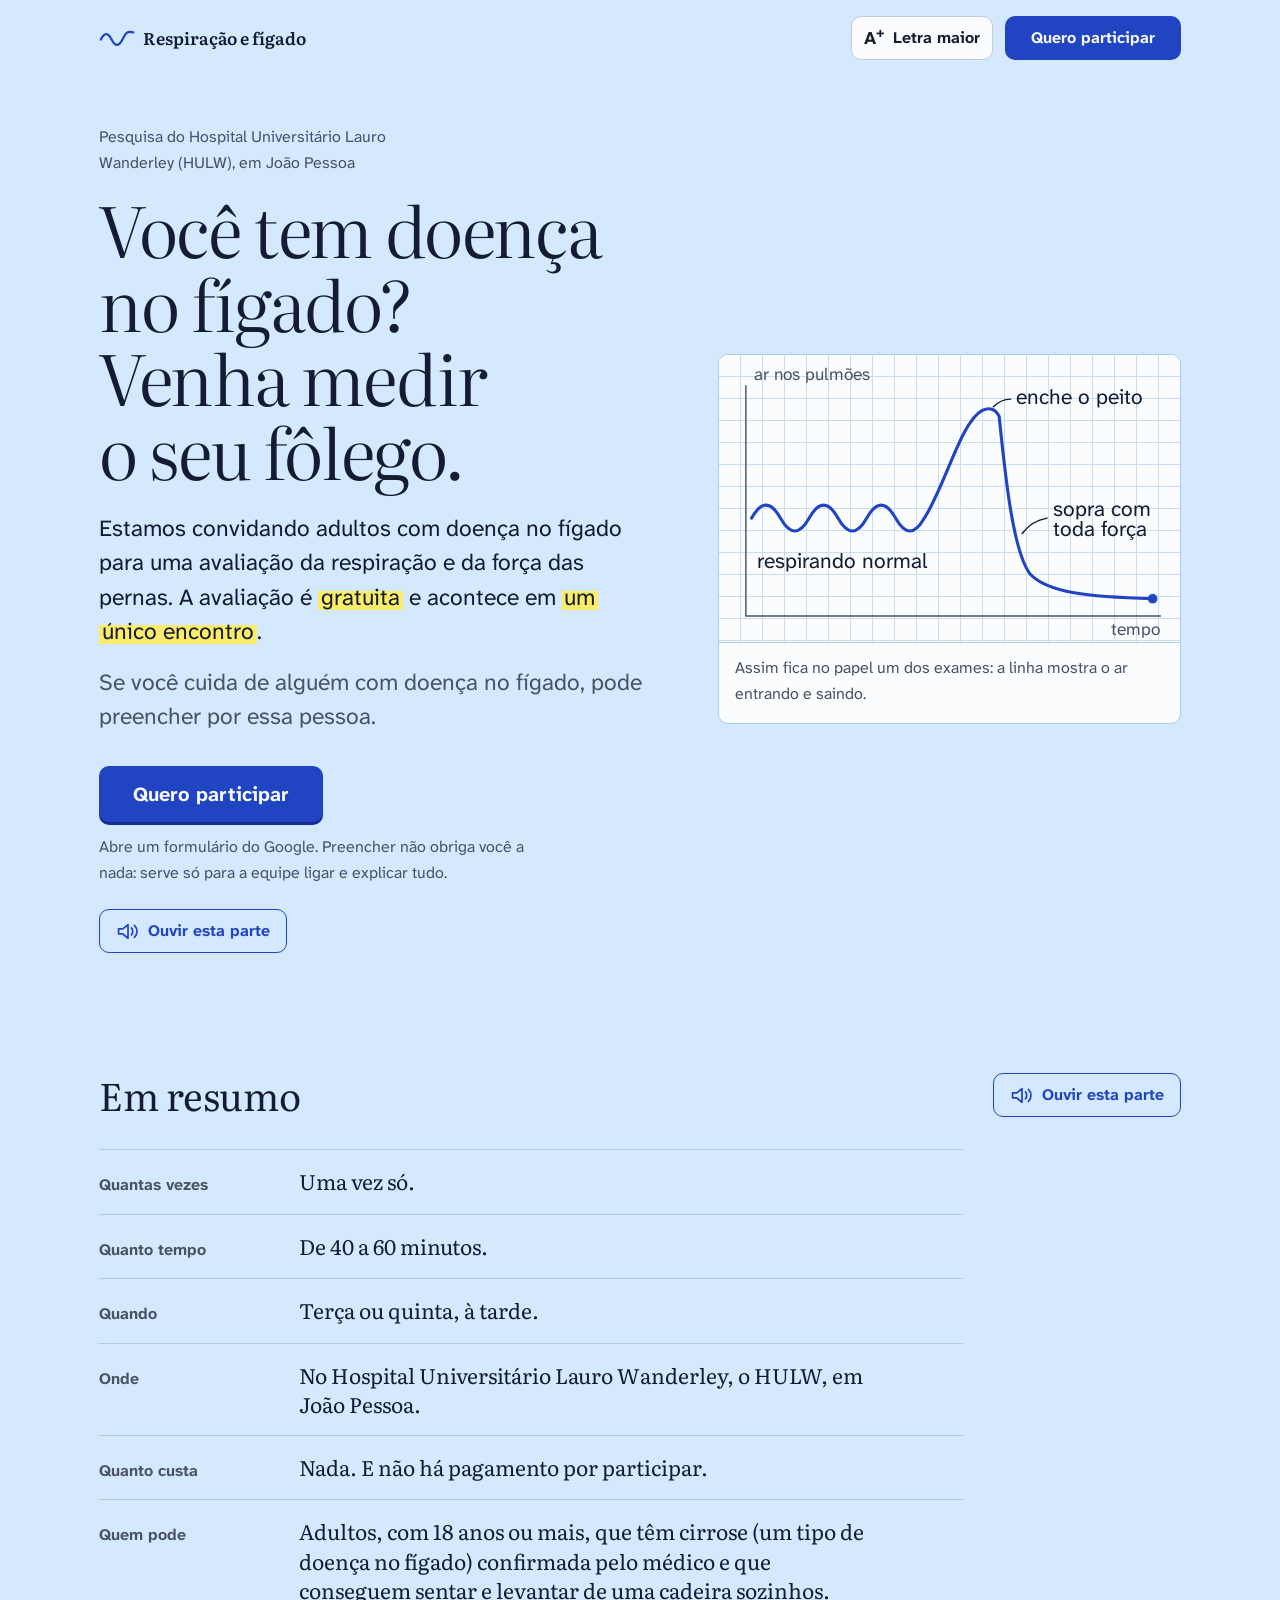
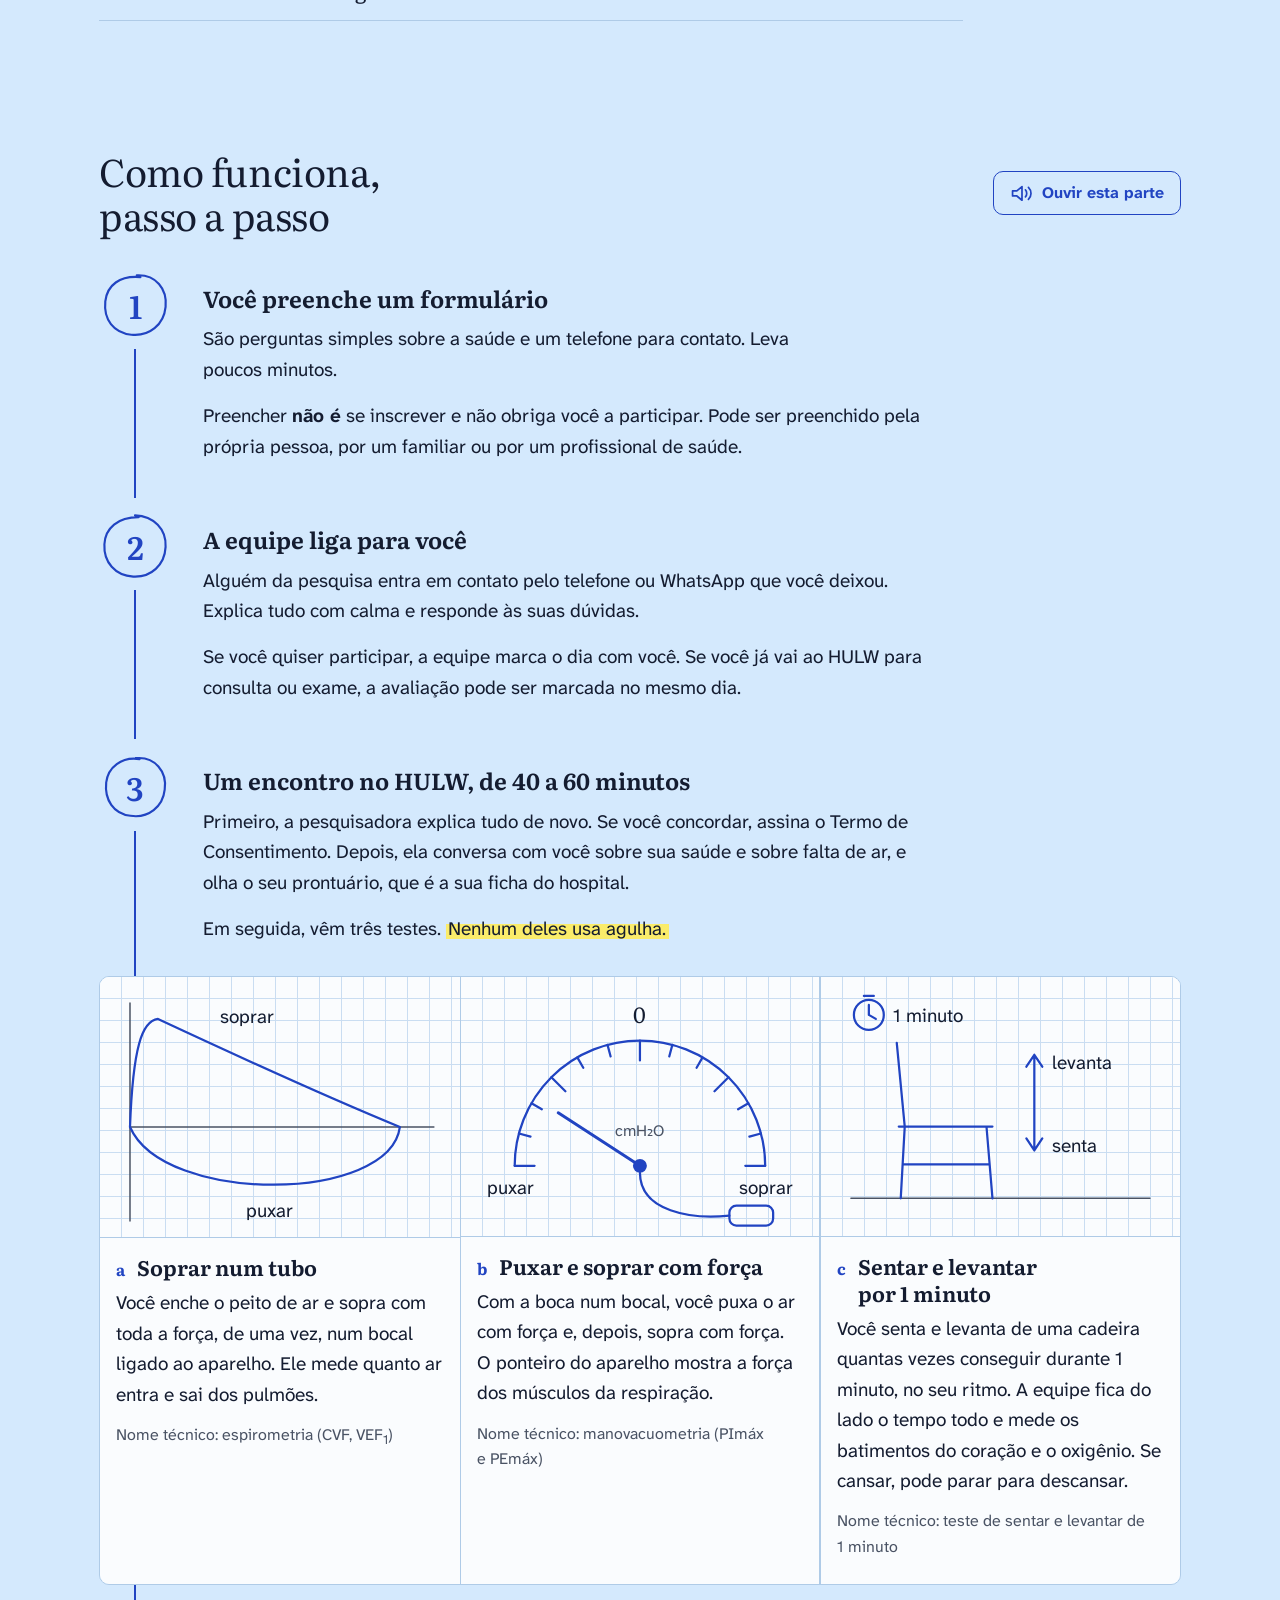
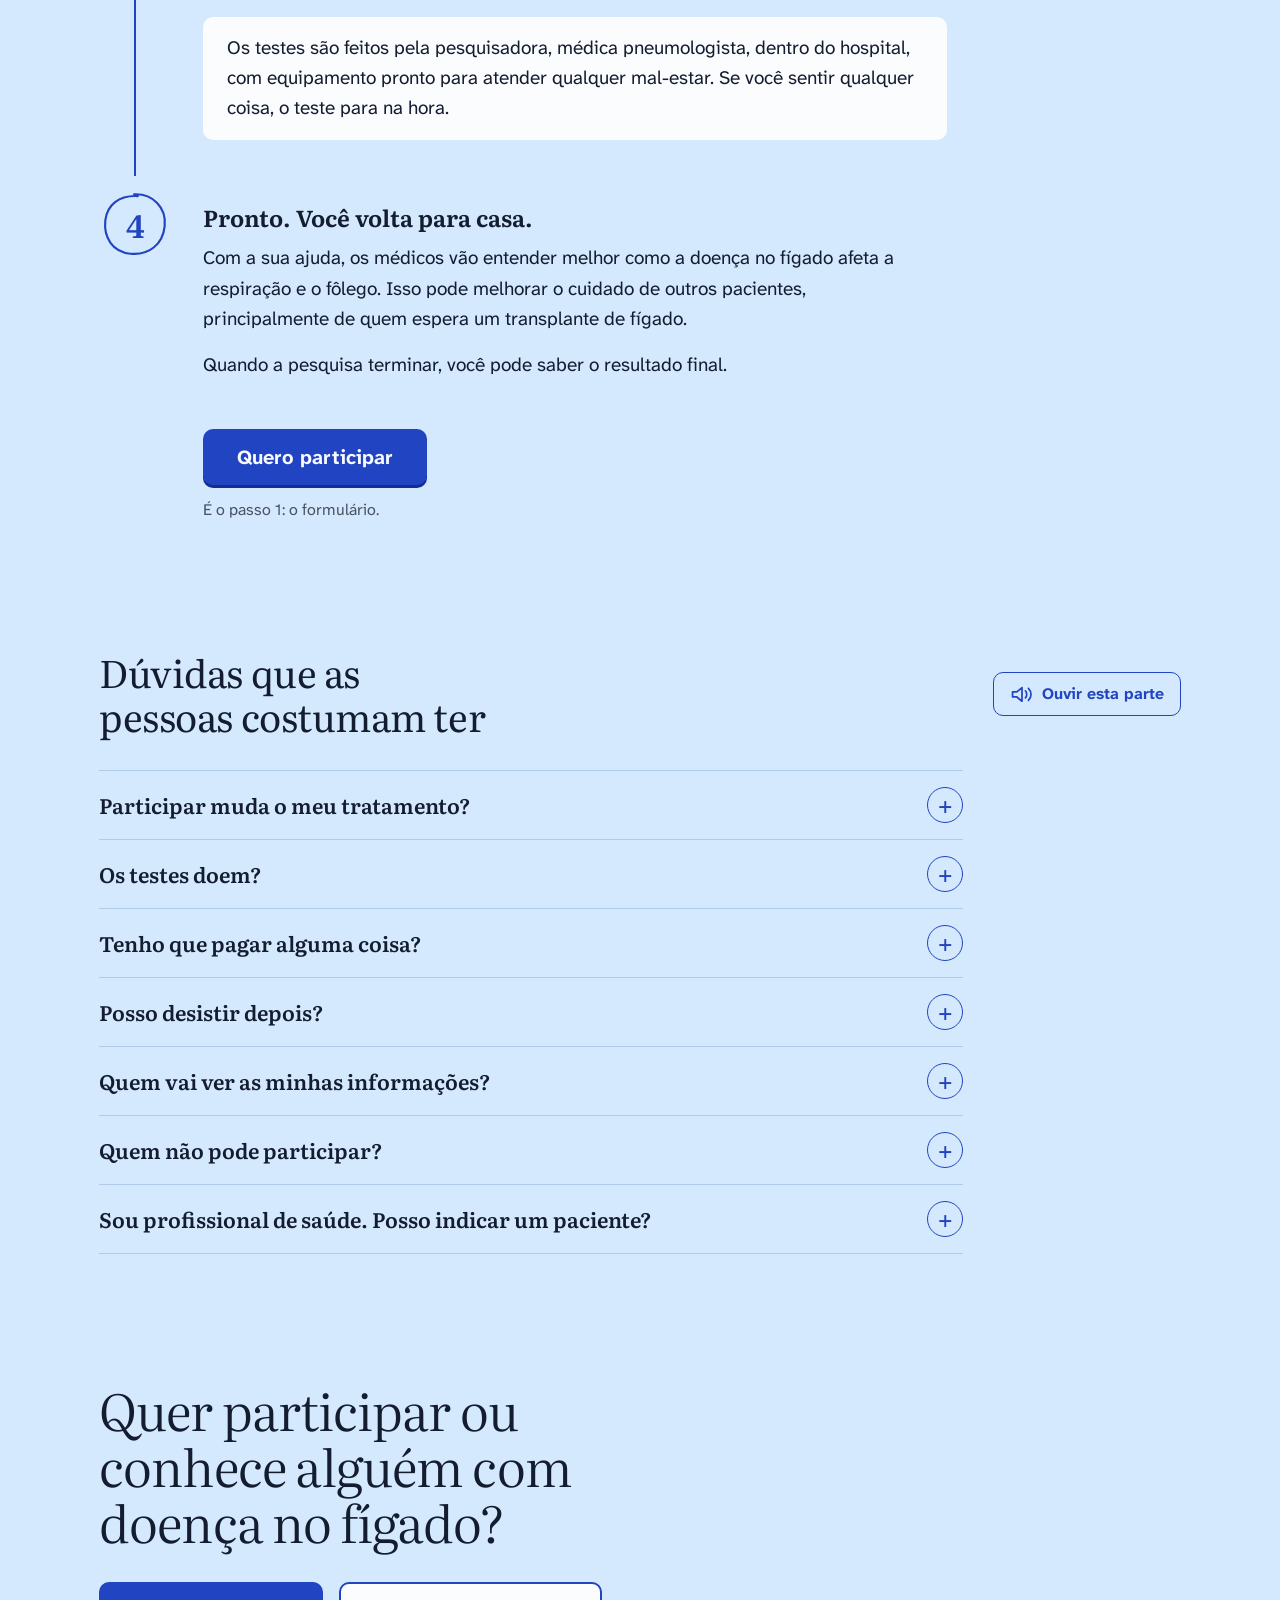
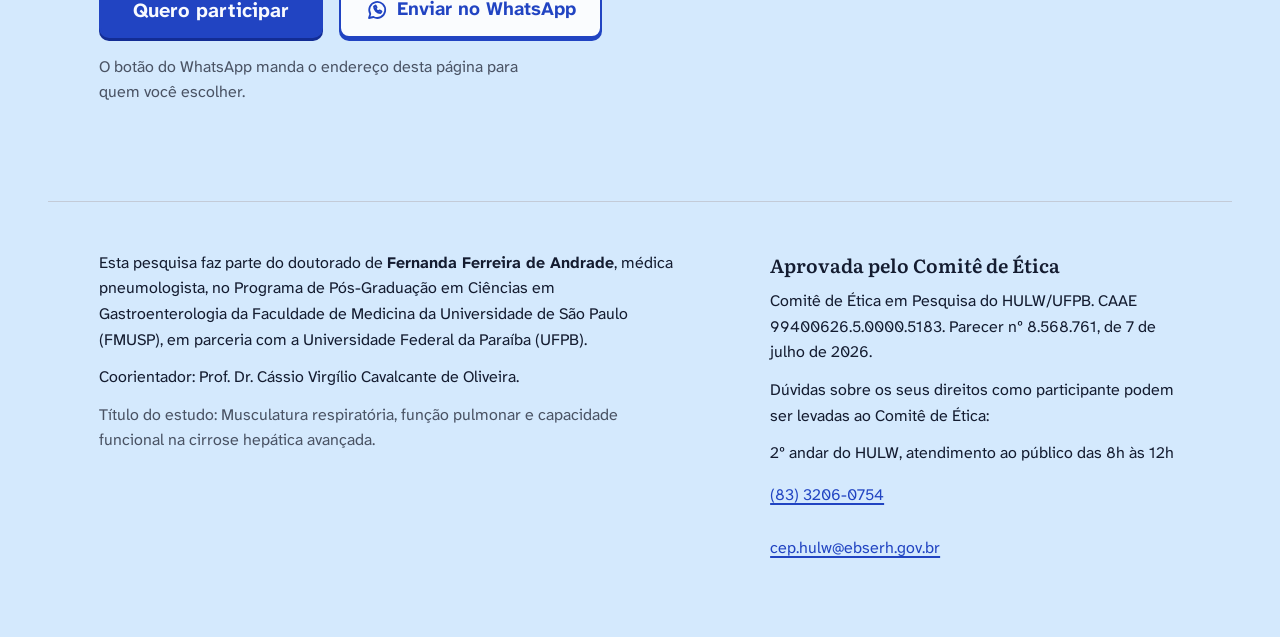
==== commit 7e9d1a67: "Usa "doença no fígado" e troca o TC6 pelo teste de sentar e levantar de 1 minuto Painel c redesenhad" ====
--- a/index.html
+++ b/index.html
@@ -4,12 +4,12 @@
   <meta charset="utf-8">
   <meta name="viewport" content="width=device-width, initial-scale=1, viewport-fit=cover">
   <title>Pesquisa sobre respiração e fígado · HULW</title>
-  <meta name="description" content="Pesquisa do Hospital Universitário Lauro Wanderley (HULW/UFPB), em João Pessoa, convida adultos com doença do fígado para uma avaliação gratuita da respiração e do fôlego, em um único encontro.">
+  <meta name="description" content="Pesquisa do Hospital Universitário Lauro Wanderley (HULW/UFPB), em João Pessoa, convida adultos com doença no fígado para uma avaliação gratuita da respiração e do fôlego, em um único encontro.">
   <meta name="theme-color" content="#d4e9fd">
 
   <meta property="og:type" content="website">
   <meta property="og:locale" content="pt_BR">
-  <meta property="og:title" content="Você tem doença do fígado? Venha medir o seu fôlego.">
+  <meta property="og:title" content="Você tem doença no fígado? Venha medir o seu fôlego.">
   <meta property="og:description" content="Avaliação gratuita da respiração, em um único encontro no HULW, em João Pessoa. Pesquisa aprovada pelo Comitê de Ética.">
   <meta property="og:image" content="https://mhfc-lgtm.github.io/pesquisa-respiracao-cirrose/assets/og.png">
   <meta property="og:image:width" content="1200">
@@ -49,9 +49,9 @@
     <section class="abertura" id="inicio" aria-labelledby="titulo">
       <div class="abertura__texto" data-leitura>
         <p class="abertura__quem">Pesquisa do Hospital Universitário Lauro Wanderley (HULW), em João Pessoa</p>
-        <h1 id="titulo">Você tem doença do fígado? Venha medir o seu fôlego.</h1>
-        <p class="abertura__lede">Estamos convidando adultos com doença do fígado para uma avaliação da respiração e da força para caminhar. A avaliação é <mark>gratuita</mark> e acontece em <mark>um único encontro</mark>.</p>
-        <p class="abertura__lede abertura__lede--menor">Se você cuida de alguém com doença do fígado, pode preencher por essa pessoa.</p>
+        <h1 id="titulo">Você tem doença no fígado? Venha medir o seu fôlego.</h1>
+        <p class="abertura__lede">Estamos convidando adultos com doença no fígado para uma avaliação da respiração e da força das pernas. A avaliação é <mark>gratuita</mark> e acontece em <mark>um único encontro</mark>.</p>
+        <p class="abertura__lede abertura__lede--menor">Se você cuida de alguém com doença no fígado, pode preencher por essa pessoa.</p>
 
         <div class="chamada" data-nao-ler>
           <a class="botao botao--grande" href="https://forms.gle/LZEvPkAZcpe3RCXU9" data-cta-principal>Quero participar</a>
@@ -122,7 +122,7 @@
         </div>
         <div class="ficha__linha">
           <dt>Quem pode</dt>
-          <dd>Adultos, com 18 anos ou mais, que têm cirrose (um tipo de doença do fígado) confirmada pelo médico e que conseguem caminhar alguns minutos. Pode usar bengala ou andador.</dd>
+          <dd>Adultos, com 18 anos ou mais, que têm cirrose (um tipo de doença no fígado) confirmada pelo médico e que conseguem sentar e levantar de uma cadeira sozinhos.</dd>
         </div>
       </dl>
     </section>
@@ -212,21 +212,20 @@
 
             <figure class="prancha teste">
               <svg viewBox="0 0 360 260" role="img" aria-labelledby="t3-desc">
-                <title id="t3-desc">Desenho visto de cima de um corredor com um cone em cada ponta e um caminho de ida e volta, ao lado de um cronômetro marcando seis minutos.</title>
-                <path class="eixo" d="M24 82 H336 M24 176 H336" />
-                <path class="caminho" d="M70 112 H290 A17 17 0 0 1 290 146 H70 A17 17 0 0 1 70 112" />
-                <path class="seta" d="M178 104 L190 112 L178 120" />
-                <path class="seta" d="M182 138 L170 146 L182 154" />
-                <path class="curva" d="M62 140 L70 116 L78 140 Z M282 140 L290 116 L298 140 Z" />
-                <circle class="curva" cx="66" cy="218" r="22" />
-                <path class="curva" d="M66 218 V202 M66 218 L77 224 M60 193 H72" />
-                <text x="100" y="226">6 minutos</text>
-                <text x="336" y="66" text-anchor="end">ida e volta no corredor</text>
+                <title id="t3-desc">Desenho de uma cadeira vista de lado, com uma seta para cima e para baixo indicando sentar e levantar, e um cronômetro marcando um minuto.</title>
+                <path class="eixo" d="M30 222 H330" />
+                <path class="curva" d="M84 150 L76 66 M78 150 H172 M84 150 L80 222 M166 150 L172 222 M82 188 H168" />
+                <path class="seta" d="M214 78 V174 M206 90 L214 78 L222 90 M206 162 L214 174 L222 162" />
+                <text x="232" y="92">levanta</text>
+                <text x="232" y="176">senta</text>
+                <circle class="curva" cx="48" cy="38" r="15" />
+                <path class="curva" d="M48 38 V28 M48 38 L55 42 M43 19 H53" />
+                <text x="72" y="45">1 minuto</text>
               </svg>
               <figcaption>
-                <h4><span class="painel__letra">c</span> Caminhar por 6 minutos</h4>
-                <p>Você caminha num corredor, indo e voltando, no seu ritmo. A equipe fica do lado o tempo todo e mede os batimentos do coração e o oxigênio. Se cansar, pode parar para descansar.</p>
-                <p class="tecnico">Nome técnico: teste de caminhada de seis minutos (TC6)</p>
+                <h4><span class="painel__letra">c</span> Sentar e levantar por 1 minuto</h4>
+                <p>Você senta e levanta de uma cadeira quantas vezes conseguir durante 1 minuto, no seu ritmo. A equipe fica do lado o tempo todo e mede os batimentos do coração e o oxigênio. Se cansar, pode parar para descansar.</p>
+                <p class="tecnico">Nome técnico: teste de sentar e levantar de 1 minuto</p>
               </figcaption>
             </figure>
           </div>
@@ -241,7 +240,7 @@
           </span>
           <div class="etapa__corpo">
             <h3>Pronto. Você volta para casa.</h3>
-            <p>Com a sua ajuda, os médicos vão entender melhor como a doença do fígado afeta a respiração e o fôlego. Isso pode melhorar o cuidado de outros pacientes, principalmente de quem espera um transplante de fígado.</p>
+            <p>Com a sua ajuda, os médicos vão entender melhor como a doença no fígado afeta a respiração e o fôlego. Isso pode melhorar o cuidado de outros pacientes, principalmente de quem espera um transplante de fígado.</p>
             <p>Quando a pesquisa terminar, você pode saber o resultado final.</p>
           </div>
         </li>
@@ -311,10 +310,10 @@
 
     <!-- Fecho -->
     <section class="fecho" id="participar" aria-labelledby="fecho-titulo">
-      <h2 id="fecho-titulo">Quer participar ou conhece alguém com doença do fígado?</h2>
+      <h2 id="fecho-titulo">Quer participar ou conhece alguém com doença no fígado?</h2>
       <div class="fecho__acoes">
         <a class="botao botao--grande" href="https://forms.gle/LZEvPkAZcpe3RCXU9" data-cta-final>Quero participar</a>
-        <a class="botao botao--contorno" href="https://wa.me/?text=Pesquisa%20do%20HULW%20sobre%20respira%C3%A7%C3%A3o%20e%20doen%C3%A7a%20do%20f%C3%ADgado%3A%20avalia%C3%A7%C3%A3o%20gratuita%2C%20em%20um%20%C3%BAnico%20encontro.%20Veja%3A%20https%3A%2F%2Fmhfc-lgtm.github.io%2Fpesquisa-respiracao-cirrose%2F" data-whatsapp>
+        <a class="botao botao--contorno" href="https://wa.me/?text=Pesquisa%20do%20HULW%20sobre%20respira%C3%A7%C3%A3o%20e%20doen%C3%A7a%20no%20f%C3%ADgado%3A%20avalia%C3%A7%C3%A3o%20gratuita%2C%20em%20um%20%C3%BAnico%20encontro.%20Veja%3A%20https%3A%2F%2Fmhfc-lgtm.github.io%2Fpesquisa-respiracao-cirrose%2F" data-whatsapp>
           <svg viewBox="0 0 24 24" aria-hidden="true"><path d="M4 20l1.3-4A8 8 0 1 1 8.4 19z"/><path d="M9 8.5c0 3.5 3 6.5 6.5 6.5l1-1.6-2-1-1 1c-1.2-.5-2.4-1.7-2.9-2.9l1-1-1-2z"/></svg>
           Enviar no WhatsApp
         </a>
